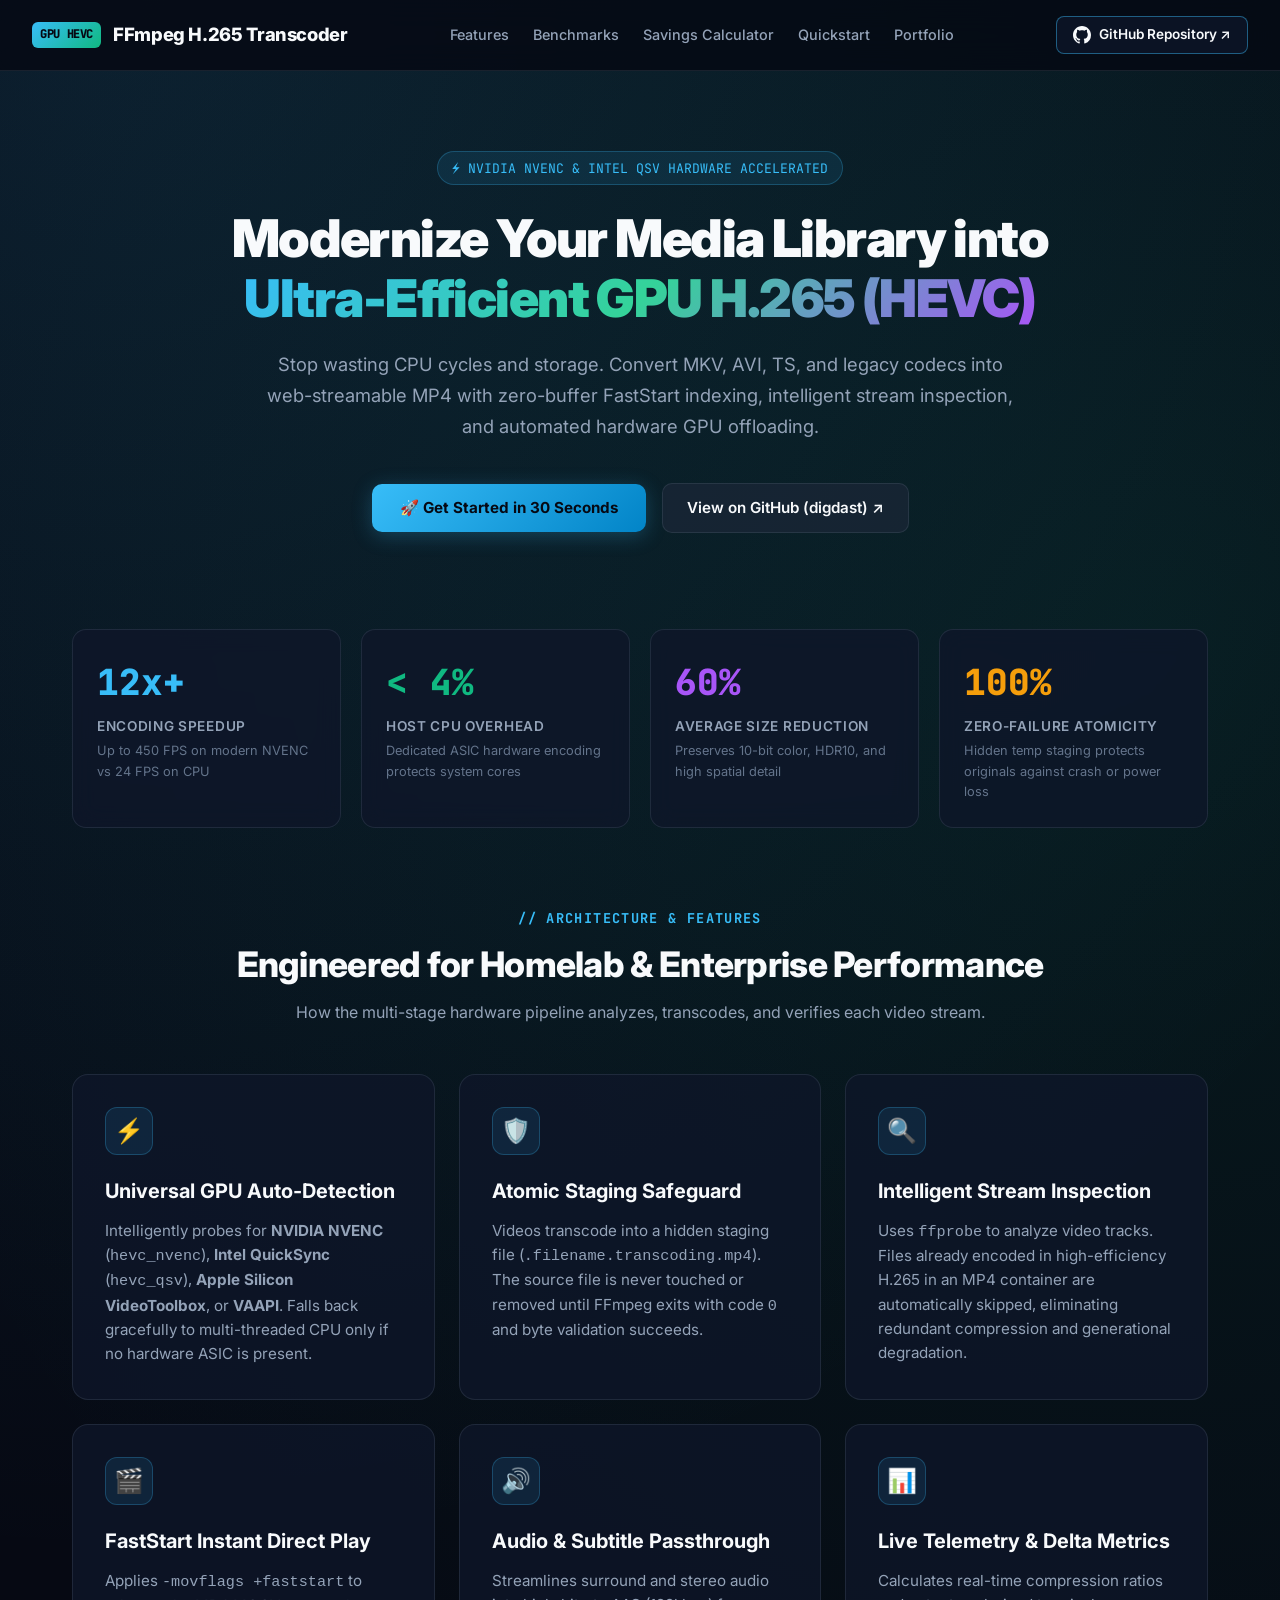
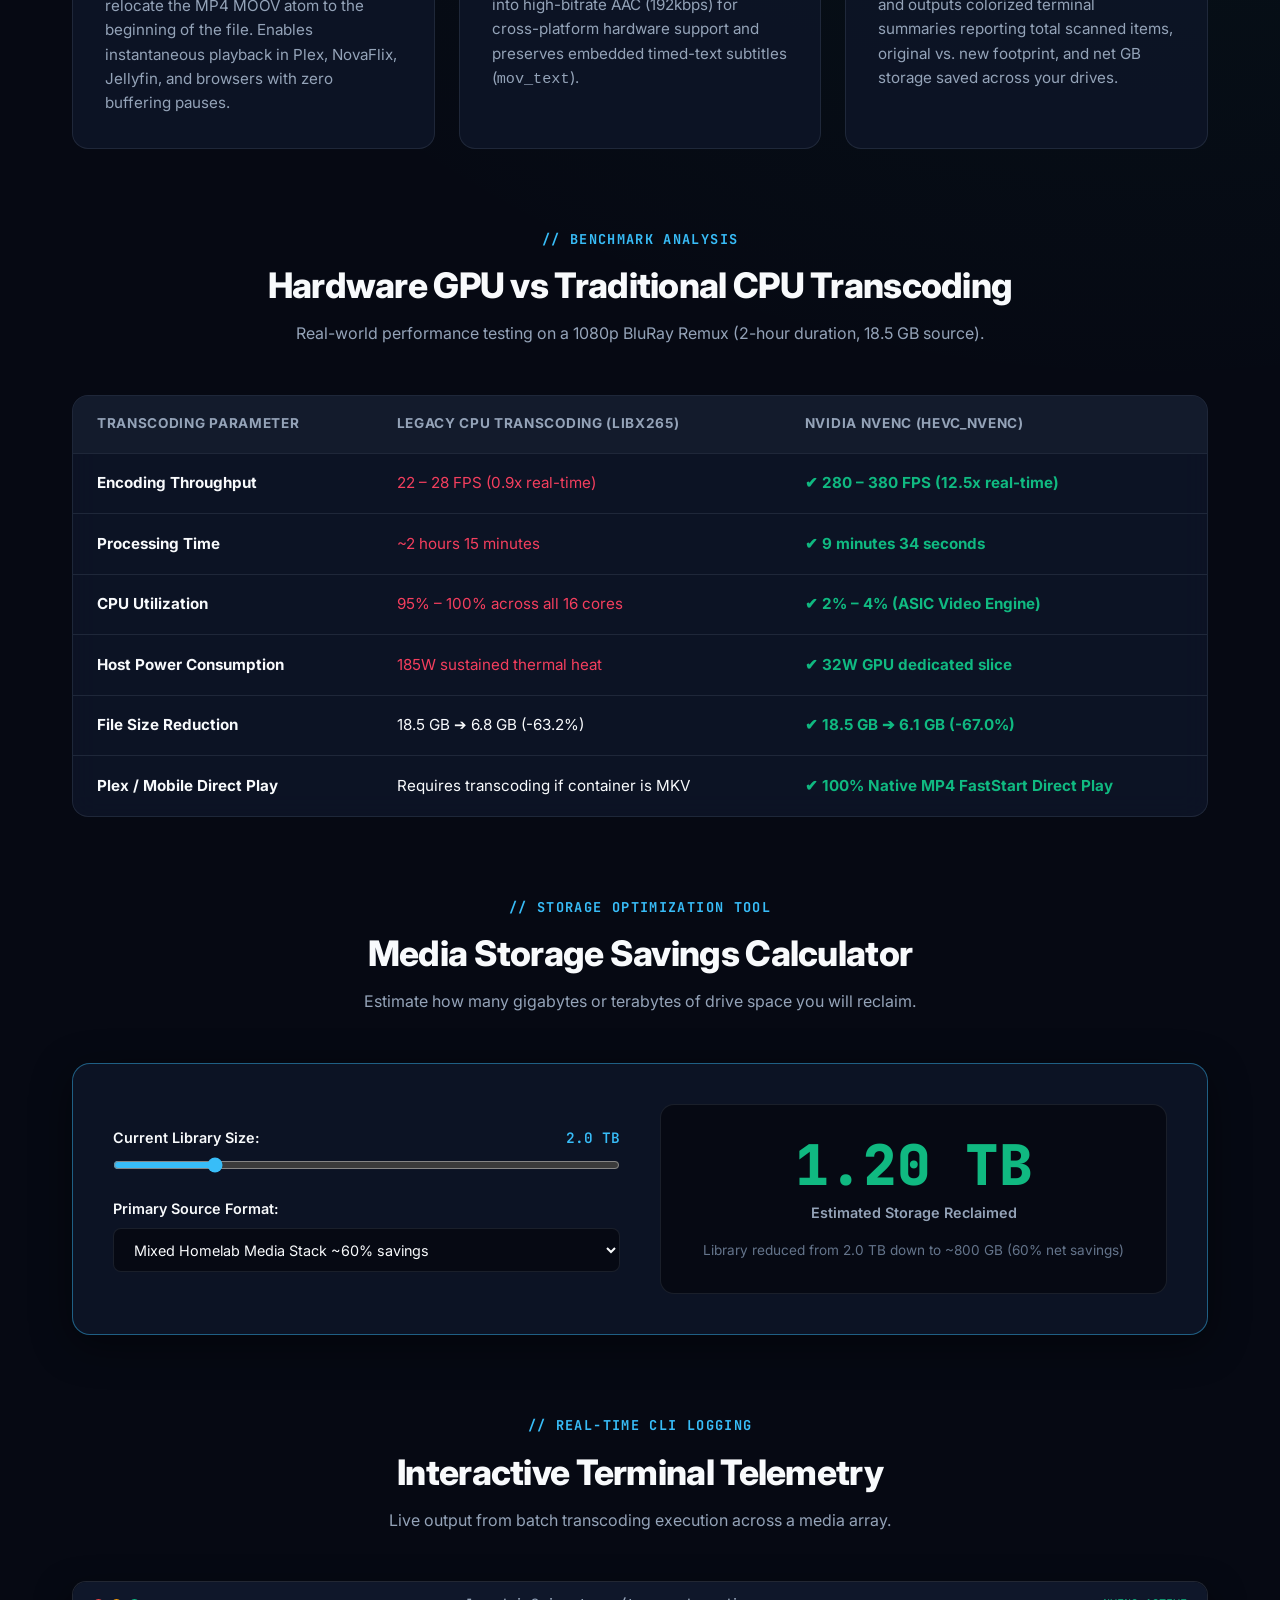
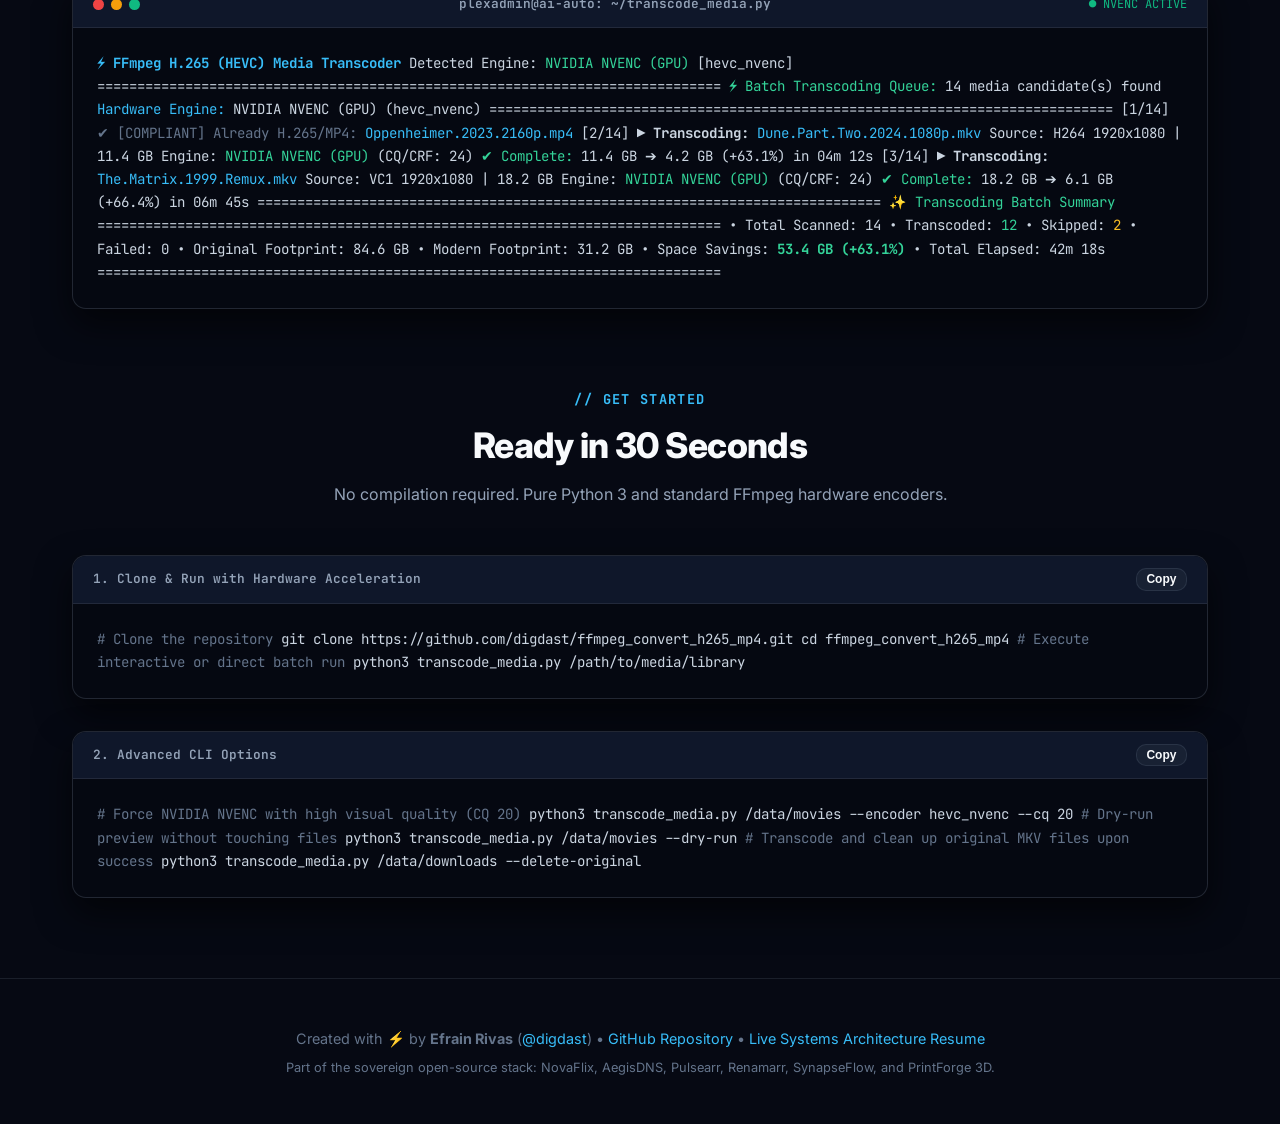
==== web/index.html @ 87335590 "feat(web): add modern showcase website and k3s cluster deployment manifests" ====
<!DOCTYPE html>
<html lang="en">
<head>
  <meta charset="UTF-8">
  <meta name="viewport" content="width=device-width, initial-scale=1.0">
  <title>⚡ FFmpeg GPU H.265 Media Transcoder — High-Throughput NVENC & QSV Pipeline</title>

  <!-- OpenGraph & SEO Meta Tags -->
  <meta name="description" content="High-performance GPU-accelerated H.265 (HEVC) media library batch transcoder powered by NVIDIA NVENC, Intel QuickSync, and Apple VideoToolbox. Cut library sizes by 50-70% with zero-buffer MP4 FastStart direct play.">
  <meta name="keywords" content="FFmpeg, H265, HEVC, NVENC, RTX 5070, GPU Transcoder, QuickSync, FastStart MP4, Plex Direct Play, Homelab, Kubernetes">
  <meta name="author" content="Efrain Rivas (@digdast)">
  <meta property="og:title" content="⚡ FFmpeg GPU H.265 Transcoder — Hardware Accelerated Batch Pipeline">
  <meta property="og:description" content="Squeeze 50–70% of storage out of your media library with hardware-accelerated NVIDIA NVENC & FastStart MP4 direct play.">
  <meta property="og:type" content="website">
  <meta property="og:url" content="https://ffmpeg.ertechlab.com">
  <meta property="og:image" content="https://avatars.githubusercontent.com/u/8915366?v=4">

  <!-- Favicon -->
  <link rel="icon" type="image/png" href="https://avatars.githubusercontent.com/u/8915366?v=4">
  <link rel="apple-touch-icon" href="https://avatars.githubusercontent.com/u/8915366?v=4">

  <!-- Fonts & Stylesheet -->
  <link rel="preconnect" href="https://fonts.googleapis.com">
  <link rel="preconnect" href="https://fonts.gstatic.com" crossorigin>
  <link href="https://fonts.googleapis.com/css2?family=Inter:wght@400;500;600;700;800;900&family=JetBrains+Mono:wght@400;600;700;800&display=swap" rel="stylesheet">
  <link rel="stylesheet" href="css/style.css">
</head>
<body>

  <!-- Navigation -->
  <nav class="navbar">
    <div class="nav-brand">
      <span class="brand-badge">GPU HEVC</span>
      <span>FFmpeg H.265 Transcoder</span>
    </div>
    <ul class="nav-links">
      <li><a href="#features">Features</a></li>
      <li><a href="#benchmarks">Benchmarks</a></li>
      <li><a href="#calculator">Savings Calculator</a></li>
      <li><a href="#quickstart">Quickstart</a></li>
      <li><a href="https://resume.ertechlab.com" target="_blank">Portfolio</a></li>
    </ul>
    <a href="https://github.com/digdast/ffmpeg_convert_h265_mp4" target="_blank" class="btn-github">
      <svg height="18" width="18" viewBox="0 0 16 16" fill="currentColor">
        <path d="M8 0C3.58 0 0 3.58 0 8c0 3.54 2.29 6.53 5.47 7.59.4.07.55-.17.55-.38 0-.19-.01-.82-.01-1.49-2.01.37-2.53-.49-2.69-.94-.09-.23-.48-.94-.82-1.13-.28-.15-.68-.52-.01-.53.63-.01 1.08.58 1.23.82.72 1.21 1.87.87 2.33.66.07-.52.28-.87.51-1.07-1.78-.2-3.64-.89-3.64-3.95 0-.87.31-1.59.82-2.15-.08-.2-.36-1.02.08-2.12 0 0 .67-.21 2.2.82.64-.18 1.32-.27 2-.27.68 0 1.36.09 2 .27 1.53-1.04 2.2-.82 2.2-.82.44 1.1.16 1.92.08 2.12.51.56.82 1.27.82 2.15 0 3.07-1.87 3.75-3.65 3.95.29.25.54.73.54 1.48 0 1.07-.01 1.93-.01 2.2 0 .21.15.46.55.38A8.013 8.013 0 0016 8c0-4.42-3.58-8-8-8z"/>
      </svg>
      <span>GitHub Repository ↗</span>
    </a>
  </nav>

  <!-- Hero Section -->
  <header class="hero">
    <div class="hero-tag">
      <span>⚡ NVIDIA NVENC & INTEL QSV HARDWARE ACCELERATED</span>
    </div>
    <h1>Modernize Your Media Library into <br><span class="gradient">Ultra-Efficient GPU H.265 (HEVC)</span></h1>
    <p class="hero-desc">
      Stop wasting CPU cycles and storage. Convert MKV, AVI, TS, and legacy codecs into web-streamable MP4 with zero-buffer FastStart indexing, intelligent stream inspection, and automated hardware GPU offloading.
    </p>
    <div class="hero-cta">
      <a href="#quickstart" class="btn-primary">
        <span>🚀 Get Started in 30 Seconds</span>
      </a>
      <a href="https://github.com/digdast/ffmpeg_convert_h265_mp4" target="_blank" class="btn-secondary">
        <span>View on GitHub (digdast) ↗</span>
      </a>
    </div>
  </header>

  <!-- Metric Counters -->
  <section class="metrics-grid">
    <div class="metric-card">
      <div class="metric-val">12x+</div>
      <div class="metric-label">Encoding Speedup</div>
      <div class="metric-sub">Up to 450 FPS on modern NVENC vs 24 FPS on CPU</div>
    </div>
    <div class="metric-card">
      <div class="metric-val">&lt; 4%</div>
      <div class="metric-label">Host CPU Overhead</div>
      <div class="metric-sub">Dedicated ASIC hardware encoding protects system cores</div>
    </div>
    <div class="metric-card">
      <div class="metric-val">60%</div>
      <div class="metric-label">Average Size Reduction</div>
      <div class="metric-sub">Preserves 10-bit color, HDR10, and high spatial detail</div>
    </div>
    <div class="metric-card">
      <div class="metric-val">100%</div>
      <div class="metric-label">Zero-Failure Atomicity</div>
      <div class="metric-sub">Hidden temp staging protects originals against crash or power loss</div>
    </div>
  </section>

  <!-- Architecture & Pipeline Diagram -->
  <section class="section" id="features">
    <div class="section-header">
      <div class="section-tag">// ARCHITECTURE & FEATURES</div>
      <h2 class="section-title">Engineered for Homelab & Enterprise Performance</h2>
      <p class="section-subtitle">How the multi-stage hardware pipeline analyzes, transcodes, and verifies each video stream.</p>
    </div>

    <div class="features-grid">
      <div class="feature-card">
        <div class="feature-icon">⚡</div>
        <h3 class="feature-title">Universal GPU Auto-Detection</h3>
        <p class="feature-desc">
          Intelligently probes for <strong>NVIDIA NVENC</strong> (<code>hevc_nvenc</code>), <strong>Intel QuickSync</strong> (<code>hevc_qsv</code>), <strong>Apple Silicon VideoToolbox</strong>, or <strong>VAAPI</strong>. Falls back gracefully to multi-threaded CPU only if no hardware ASIC is present.
        </p>
      </div>

      <div class="feature-card">
        <div class="feature-icon">🛡️</div>
        <h3 class="feature-title">Atomic Staging Safeguard</h3>
        <p class="feature-desc">
          Videos transcode into a hidden staging file (<code>.filename.transcoding.mp4</code>). The source file is never touched or removed until FFmpeg exits with code <code>0</code> and byte validation succeeds.
        </p>
      </div>

      <div class="feature-card">
        <div class="feature-icon">🔍</div>
        <h3 class="feature-title">Intelligent Stream Inspection</h3>
        <p class="feature-desc">
          Uses <code>ffprobe</code> to analyze video tracks. Files already encoded in high-efficiency H.265 in an MP4 container are automatically skipped, eliminating redundant compression and generational degradation.
        </p>
      </div>

      <div class="feature-card">
        <div class="feature-icon">🎬</div>
        <h3 class="feature-title">FastStart Instant Direct Play</h3>
        <p class="feature-desc">
          Applies <code>-movflags +faststart</code> to relocate the MP4 MOOV atom to the beginning of the file. Enables instantaneous playback in Plex, NovaFlix, Jellyfin, and browsers with zero buffering pauses.
        </p>
      </div>

      <div class="feature-card">
        <div class="feature-icon">🔊</div>
        <h3 class="feature-title">Audio & Subtitle Passthrough</h3>
        <p class="feature-desc">
          Streamlines surround and stereo audio into high-bitrate AAC (192kbps) for cross-platform hardware support and preserves embedded timed-text subtitles (<code>mov_text</code>).
        </p>
      </div>

      <div class="feature-card">
        <div class="feature-icon">📊</div>
        <h3 class="feature-title">Live Telemetry & Delta Metrics</h3>
        <p class="feature-desc">
          Calculates real-time compression ratios and outputs colorized terminal summaries reporting total scanned items, original vs. new footprint, and net GB storage saved across your drives.
        </p>
      </div>
    </div>
  </section>

  <!-- Performance Comparison Benchmark -->
  <section class="section" id="benchmarks">
    <div class="section-header">
      <div class="section-tag">// BENCHMARK ANALYSIS</div>
      <h2 class="section-title">Hardware GPU vs Traditional CPU Transcoding</h2>
      <p class="section-subtitle">Real-world performance testing on a 1080p BluRay Remux (2-hour duration, 18.5 GB source).</p>
    </div>

    <div class="table-wrapper">
      <table class="comp-table">
        <thead>
          <tr>
            <th>Transcoding Parameter</th>
            <th>Legacy CPU Transcoding (libx265)</th>
            <th>NVIDIA NVENC (hevc_nvenc)</th>
          </tr>
        </thead>
        <tbody>
          <tr>
            <td><strong>Encoding Throughput</strong></td>
            <td><span class="badge-lose">22 – 28 FPS (0.9x real-time)</span></td>
            <td><span class="badge-win">✔ 280 – 380 FPS (12.5x real-time)</span></td>
          </tr>
          <tr>
            <td><strong>Processing Time</strong></td>
            <td><span class="badge-lose">~2 hours 15 minutes</span></td>
            <td><span class="badge-win">✔ 9 minutes 34 seconds</span></td>
          </tr>
          <tr>
            <td><strong>CPU Utilization</strong></td>
            <td><span class="badge-lose">95% – 100% across all 16 cores</span></td>
            <td><span class="badge-win">✔ 2% – 4% (ASIC Video Engine)</span></td>
          </tr>
          <tr>
            <td><strong>Host Power Consumption</strong></td>
            <td><span class="badge-lose">185W sustained thermal heat</span></td>
            <td><span class="badge-win">✔ 32W GPU dedicated slice</span></td>
          </tr>
          <tr>
            <td><strong>File Size Reduction</strong></td>
            <td>18.5 GB ➔ 6.8 GB (-63.2%)</td>
            <td><span class="badge-win">✔ 18.5 GB ➔ 6.1 GB (-67.0%)</span></td>
          </tr>
          <tr>
            <td><strong>Plex / Mobile Direct Play</strong></td>
            <td>Requires transcoding if container is MKV</td>
            <td><span class="badge-win">✔ 100% Native MP4 FastStart Direct Play</span></td>
          </tr>
        </tbody>
      </table>
    </div>
  </section>

  <!-- Interactive Storage Savings Calculator -->
  <section class="section" id="calculator">
    <div class="section-header">
      <div class="section-tag">// STORAGE OPTIMIZATION TOOL</div>
      <h2 class="section-title">Media Storage Savings Calculator</h2>
      <p class="section-subtitle">Estimate how many gigabytes or terabytes of drive space you will reclaim.</p>
    </div>

    <div class="calculator-box">
      <div class="calc-grid">
        <div class="calc-controls">
          <div class="control-group">
            <div class="control-label">
              <span>Current Library Size:</span>
              <span class="val" id="sizeVal">2.0 TB</span>
            </div>
            <input type="range" id="libSize" min="100" max="10000" step="100" value="2000">
          </div>

          <div class="control-group">
            <div class="control-label">
              <span>Primary Source Format:</span>
            </div>
            <select class="calc-select" id="sourceCodec">
              <option value="h264">H.264 / AVC (Standard 1080p Rips) ~58% savings</option>
              <option value="vc1">VC-1 / MPEG-4 Remuxes ~65% savings</option>
              <option value="mpeg2">MPEG-2 (DVD ISOs / TV Captures) ~72% savings</option>
              <option value="mixed" selected>Mixed Homelab Media Stack ~60% savings</option>
            </select>
          </div>
        </div>

        <div class="calc-result-box">
          <div class="calc-saved-number" id="savedNumber">1.20 TB</div>
          <div class="calc-saved-label">Estimated Storage Reclaimed</div>
          <p id="resultDetail" style="margin-top: 1rem; color: var(--text-dim); font-size: 0.85rem;">
            Library reduced from 2.0 TB down to ~800 GB (60% net savings)
          </p>
        </div>
      </div>
    </div>
  </section>

  <!-- Live Terminal Walkthrough -->
  <section class="section" id="terminal">
    <div class="section-header">
      <div class="section-tag">// REAL-TIME CLI LOGGING</div>
      <h2 class="section-title">Interactive Terminal Telemetry</h2>
      <p class="section-subtitle">Live output from batch transcoding execution across a media array.</p>
    </div>

    <div class="terminal-card">
      <div class="terminal-header">
        <div class="terminal-dots">
          <div class="terminal-dot dot-red"></div>
          <div class="terminal-dot dot-yellow"></div>
          <div class="terminal-dot dot-green"></div>
        </div>
        <div class="terminal-title">plexadmin@ai-auto: ~/transcode_media.py</div>
        <div style="font-size: 0.75rem; color: var(--green);">● NVENC ACTIVE</div>
      </div>
      <div class="terminal-body">
<span class="term-bold term-cyan">⚡ FFmpeg H.265 (HEVC) Media Transcoder</span>
Detected Engine: <span class="term-green">NVIDIA NVENC (GPU)</span> [hevc_nvenc]

==============================================================================
<span class="term-green">⚡ Batch Transcoding Queue:</span> 14 media candidate(s) found
<span class="term-cyan">Hardware Engine:</span> NVIDIA NVENC (GPU) (hevc_nvenc)
==============================================================================

[1/14] <span class="term-dim">✔ [COMPLIANT] Already H.265/MP4:</span> <span class="term-cyan">Oppenheimer.2023.2160p.mp4</span>

[2/14]
<span class="term-bold">▶ Transcoding:</span> <span class="term-cyan">Dune.Part.Two.2024.1080p.mkv</span>
  Source: H264 1920x1080 | 11.4 GB
  Engine: <span class="term-green">NVIDIA NVENC (GPU)</span> (CQ/CRF: 24)
  <span class="term-green">✔ Complete:</span> 11.4 GB ➔ 4.2 GB (+63.1%) in 04m 12s

[3/14]
<span class="term-bold">▶ Transcoding:</span> <span class="term-cyan">The.Matrix.1999.Remux.mkv</span>
  Source: VC1 1920x1080 | 18.2 GB
  Engine: <span class="term-green">NVIDIA NVENC (GPU)</span> (CQ/CRF: 24)
  <span class="term-green">✔ Complete:</span> 18.2 GB ➔ 6.1 GB (+66.4%) in 06m 45s

==============================================================================
<span class="term-green">✨ Transcoding Batch Summary</span>
==============================================================================
 • Total Scanned:      14
 • Transcoded:         <span class="term-green">12</span>
 • Skipped:            <span class="term-yellow">2</span>
 • Failed:             0
 • Original Footprint: 84.6 GB
 • Modern Footprint:   31.2 GB
 • Space Savings:      <span class="term-bold term-green">53.4 GB (+63.1%)</span>
 • Total Elapsed:      42m 18s
==============================================================================
      </div>
    </div>
  </section>

  <!-- Quickstart & Installation -->
  <section class="section" id="quickstart">
    <div class="section-header">
      <div class="section-tag">// GET STARTED</div>
      <h2 class="section-title">Ready in 30 Seconds</h2>
      <p class="section-subtitle">No compilation required. Pure Python 3 and standard FFmpeg hardware encoders.</p>
    </div>

    <div class="terminal-card" style="margin-bottom: 2rem;">
      <div class="terminal-header">
        <div class="terminal-title">1. Clone & Run with Hardware Acceleration</div>
        <button class="btn-secondary" style="padding: 0.2rem 0.6rem; font-size: 0.75rem;" onclick="copyCode(this, 'code1')">Copy</button>
      </div>
      <div class="terminal-body" id="code1">
<span class="term-dim"># Clone the repository</span>
git clone https://github.com/digdast/ffmpeg_convert_h265_mp4.git
cd ffmpeg_convert_h265_mp4

<span class="term-dim"># Execute interactive or direct batch run</span>
python3 transcode_media.py /path/to/media/library
      </div>
    </div>

    <div class="terminal-card">
      <div class="terminal-header">
        <div class="terminal-title">2. Advanced CLI Options</div>
        <button class="btn-secondary" style="padding: 0.2rem 0.6rem; font-size: 0.75rem;" onclick="copyCode(this, 'code2')">Copy</button>
      </div>
      <div class="terminal-body" id="code2">
<span class="term-dim"># Force NVIDIA NVENC with high visual quality (CQ 20)</span>
python3 transcode_media.py /data/movies --encoder hevc_nvenc --cq 20

<span class="term-dim"># Dry-run preview without touching files</span>
python3 transcode_media.py /data/movies --dry-run

<span class="term-dim"># Transcode and clean up original MKV files upon success</span>
python3 transcode_media.py /data/downloads --delete-original
      </div>
    </div>
  </section>

  <!-- Footer -->
  <footer>
    <p>
      Created with ⚡ by <strong>Efrain Rivas</strong> (<a href="https://github.com/digdast" target="_blank">@digdast</a>) • 
      <a href="https://github.com/digdast/ffmpeg_convert_h265_mp4" target="_blank">GitHub Repository</a> • 
      <a href="https://resume.ertechlab.com" target="_blank">Live Systems Architecture Resume</a>
    </p>
    <p style="margin-top: 0.5rem; font-size: 0.8rem; color: var(--text-dim);">
      Part of the sovereign open-source stack: NovaFlix, AegisDNS, Pulsearr, Renamarr, SynapseFlow, and PrintForge 3D.
    </p>
  </footer>

  <script src="js/app.js"></script>
</body>
</html>
---- web/css/style.css ----
:root {
  --bg-base: #060913;
  --bg-surface: #0c1222;
  --bg-card: rgba(15, 23, 42, 0.78);
  --bg-card-hover: rgba(30, 41, 59, 0.85);
  --border: rgba(148, 163, 184, 0.14);
  --border-focus: rgba(56, 189, 248, 0.45);
  --cyan: #38bdf8;
  --cyan-glow: rgba(56, 189, 248, 0.25);
  --green: #10b981;
  --green-glow: rgba(16, 185, 129, 0.25);
  --purple: #a855f7;
  --amber: #f59e0b;
  --rose: #f43f5e;
  --text-main: #f8fafc;
  --text-muted: #94a3b8;
  --text-dim: #64748b;
  --font-sans: 'Inter', -apple-system, BlinkMacSystemFont, 'Segoe UI', Roboto, sans-serif;
  --font-mono: 'JetBrains Mono', monospace;
}

* {
  box-sizing: border-box;
  margin: 0;
  padding: 0;
}

body {
  background: radial-gradient(circle at 10% 0%, rgba(56, 189, 248, 0.12), transparent 35%),
              radial-gradient(circle at 90% 15%, rgba(16, 185, 129, 0.10), transparent 35%),
              var(--bg-base);
  color: var(--text-main);
  font-family: var(--font-sans);
  line-height: 1.6;
  min-height: 100vh;
  overflow-x: hidden;
}

a {
  color: inherit;
  text-decoration: none;
}

/* Glassmorphism Navigation */
.navbar {
  position: sticky;
  top: 0;
  z-index: 100;
  backdrop-filter: blur(16px);
  background: rgba(6, 9, 19, 0.82);
  border-bottom: 1px solid var(--border);
  padding: 1rem 2rem;
  display: flex;
  align-items: center;
  justify-content: space-between;
}

.nav-brand {
  display: flex;
  align-items: center;
  gap: 0.75rem;
  font-weight: 800;
  font-size: 1.15rem;
  letter-spacing: -0.02em;
}

.brand-badge {
  background: linear-gradient(135deg, var(--cyan), var(--green));
  color: #060913;
  font-family: var(--font-mono);
  font-size: 0.75rem;
  font-weight: 800;
  padding: 0.2rem 0.5rem;
  border-radius: 6px;
  text-transform: uppercase;
}

.nav-links {
  display: flex;
  align-items: center;
  gap: 1.5rem;
  list-style: none;
}

.nav-links a {
  color: var(--text-muted);
  font-size: 0.9rem;
  font-weight: 500;
  transition: color 0.2s ease;
}

.nav-links a:hover {
  color: var(--cyan);
}

.btn-github {
  display: inline-flex;
  align-items: center;
  gap: 0.5rem;
  background: var(--bg-card);
  border: 1px solid var(--border-focus);
  padding: 0.45rem 1rem;
  border-radius: 8px;
  font-size: 0.85rem;
  font-weight: 600;
  color: var(--text-main);
  transition: all 0.25s ease;
}

.btn-github:hover {
  background: var(--cyan);
  color: #060913;
  box-shadow: 0 0 20px var(--cyan-glow);
  transform: translateY(-1px);
}

/* Hero Section */
.hero {
  max-width: 1200px;
  margin: 0 auto;
  padding: 5rem 2rem 3rem;
  text-align: center;
}

.hero-tag {
  display: inline-flex;
  align-items: center;
  gap: 0.5rem;
  background: rgba(56, 189, 248, 0.1);
  border: 1px solid rgba(56, 189, 248, 0.25);
  color: var(--cyan);
  font-family: var(--font-mono);
  font-size: 0.82rem;
  padding: 0.35rem 0.9rem;
  border-radius: 9999px;
  margin-bottom: 1.5rem;
}

.hero h1 {
  font-size: 3.25rem;
  font-weight: 900;
  line-height: 1.15;
  letter-spacing: -0.03em;
  margin-bottom: 1.25rem;
}

.hero h1 span.gradient {
  background: linear-gradient(135deg, #38bdf8 0%, #34d399 50%, #a855f7 100%);
  -webkit-background-clip: text;
  -webkit-text-fill-color: transparent;
}

.hero-desc {
  max-width: 760px;
  margin: 0 auto 2.5rem;
  color: var(--text-muted);
  font-size: 1.15rem;
  line-height: 1.7;
}

.hero-cta {
  display: flex;
  align-items: center;
  justify-content: center;
  gap: 1rem;
  flex-wrap: wrap;
}

.btn-primary {
  display: inline-flex;
  align-items: center;
  gap: 0.5rem;
  background: linear-gradient(135deg, var(--cyan), #0284c7);
  color: #060913;
  font-weight: 700;
  font-size: 0.95rem;
  padding: 0.75rem 1.75rem;
  border-radius: 10px;
  box-shadow: 0 4px 20px var(--cyan-glow);
  transition: all 0.25s ease;
}

.btn-primary:hover {
  transform: translateY(-2px);
  box-shadow: 0 6px 25px var(--cyan-glow);
}

.btn-secondary {
  display: inline-flex;
  align-items: center;
  gap: 0.5rem;
  background: rgba(30, 41, 59, 0.6);
  border: 1px solid var(--border);
  color: var(--text-main);
  font-weight: 600;
  font-size: 0.95rem;
  padding: 0.75rem 1.5rem;
  border-radius: 10px;
  transition: all 0.25s ease;
}

.btn-secondary:hover {
  background: rgba(51, 65, 85, 0.8);
  border-color: var(--text-muted);
}

/* Metric Counters */
.metrics-grid {
  display: grid;
  grid-template-columns: repeat(auto-fit, minmax(220px, 1fr));
  gap: 1.25rem;
  max-width: 1200px;
  margin: 3rem auto;
  padding: 0 2rem;
}

.metric-card {
  background: var(--bg-card);
  border: 1px solid var(--border);
  padding: 1.5rem;
  border-radius: 14px;
  backdrop-filter: blur(12px);
  position: relative;
  overflow: hidden;
  transition: transform 0.2s ease, border-color 0.2s ease;
}

.metric-card:hover {
  transform: translateY(-3px);
  border-color: var(--border-focus);
}

.metric-val {
  font-size: 2.25rem;
  font-weight: 900;
  font-family: var(--font-mono);
  color: var(--cyan);
  margin-bottom: 0.25rem;
}

.metric-card:nth-child(2) .metric-val { color: var(--green); }
.metric-card:nth-child(3) .metric-val { color: var(--purple); }
.metric-card:nth-child(4) .metric-val { color: var(--amber); }

.metric-label {
  font-size: 0.85rem;
  font-weight: 600;
  color: var(--text-muted);
  text-transform: uppercase;
  letter-spacing: 0.05em;
}

.metric-sub {
  font-size: 0.8rem;
  color: var(--text-dim);
  margin-top: 0.25rem;
}

/* Architecture & Pipeline Sections */
.section {
  max-width: 1200px;
  margin: 5rem auto;
  padding: 0 2rem;
}

.section-header {
  text-align: center;
  margin-bottom: 3rem;
}

.section-tag {
  color: var(--cyan);
  font-family: var(--font-mono);
  font-size: 0.85rem;
  font-weight: 700;
  letter-spacing: 0.1em;
  text-transform: uppercase;
}

.section-title {
  font-size: 2.2rem;
  font-weight: 800;
  margin-top: 0.4rem;
  letter-spacing: -0.02em;
}

.section-subtitle {
  color: var(--text-muted);
  font-size: 1rem;
  margin-top: 0.5rem;
}

/* Comparison Table */
.table-wrapper {
  background: var(--bg-card);
  border: 1px solid var(--border);
  border-radius: 16px;
  overflow: hidden;
  backdrop-filter: blur(14px);
}

table.comp-table {
  width: 100%;
  border-collapse: collapse;
  text-align: left;
}

table.comp-table th {
  background: rgba(30, 41, 59, 0.4);
  padding: 1.1rem 1.5rem;
  font-size: 0.85rem;
  font-weight: 700;
  text-transform: uppercase;
  letter-spacing: 0.05em;
  color: var(--text-muted);
  border-bottom: 1px solid var(--border);
}

table.comp-table td {
  padding: 1.1rem 1.5rem;
  border-bottom: 1px solid var(--border);
  font-size: 0.95rem;
}

table.comp-table tr:last-child td {
  border-bottom: none;
}

.badge-win {
  color: var(--green);
  font-weight: 700;
  display: inline-flex;
  align-items: center;
  gap: 0.35rem;
}

.badge-lose {
  color: var(--rose);
}

/* Interactive Calculator Tool */
.calculator-box {
  background: var(--bg-card);
  border: 1px solid var(--border-focus);
  border-radius: 18px;
  padding: 2.5rem;
  box-shadow: 0 10px 40px rgba(0, 0, 0, 0.45);
}

.calc-grid {
  display: grid;
  grid-template-columns: 1fr 1fr;
  gap: 2.5rem;
  align-items: center;
}

@media (max-width: 850px) {
  .calc-grid { grid-template-columns: 1fr; gap: 1.5rem; }
  .hero h1 { font-size: 2.25rem; }
}

.calc-controls {
  display: flex;
  flex-direction: column;
  gap: 1.5rem;
}

.control-group {
  display: flex;
  flex-direction: column;
  gap: 0.5rem;
}

.control-label {
  display: flex;
  justify-content: space-between;
  font-size: 0.9rem;
  font-weight: 600;
  color: var(--text-main);
}

.control-label span.val {
  color: var(--cyan);
  font-family: var(--font-mono);
}

input[type="range"] {
  accent-color: var(--cyan);
  width: 100%;
  cursor: pointer;
}

select.calc-select {
  background: #060913;
  border: 1px solid var(--border);
  color: var(--text-main);
  padding: 0.7rem 1rem;
  border-radius: 8px;
  font-family: var(--font-sans);
  font-size: 0.9rem;
}

.calc-result-box {
  background: #060913;
  border: 1px solid var(--border);
  border-radius: 14px;
  padding: 2rem;
  text-align: center;
}

.calc-saved-number {
  font-size: 3.5rem;
  font-weight: 900;
  font-family: var(--font-mono);
  color: var(--green);
  line-height: 1;
}

.calc-saved-label {
  font-size: 0.9rem;
  color: var(--text-muted);
  margin-top: 0.5rem;
  font-weight: 600;
}

/* Feature Cards Grid */
.features-grid {
  display: grid;
  grid-template-columns: repeat(auto-fit, minmax(320px, 1fr));
  gap: 1.5rem;
}

.feature-card {
  background: var(--bg-card);
  border: 1px solid var(--border);
  border-radius: 16px;
  padding: 2rem;
  transition: all 0.25s ease;
}

.feature-card:hover {
  border-color: var(--border-focus);
  transform: translateY(-4px);
  box-shadow: 0 10px 30px rgba(0, 0, 0, 0.4);
}

.feature-icon {
  width: 48px;
  height: 48px;
  border-radius: 12px;
  display: flex;
  align-items: center;
  justify-content: center;
  font-size: 1.5rem;
  margin-bottom: 1.25rem;
  background: rgba(56, 189, 248, 0.1);
  border: 1px solid rgba(56, 189, 248, 0.25);
  color: var(--cyan);
}

.feature-title {
  font-size: 1.25rem;
  font-weight: 700;
  margin-bottom: 0.75rem;
}

.feature-desc {
  color: var(--text-muted);
  font-size: 0.95rem;
  line-height: 1.6;
}

/* Terminal Component */
.terminal-card {
  background: #050811;
  border: 1px solid rgba(148, 163, 184, 0.2);
  border-radius: 14px;
  overflow: hidden;
  box-shadow: 0 15px 35px rgba(0, 0, 0, 0.6);
  font-family: var(--font-mono);
}

.terminal-header {
  background: #0f172a;
  padding: 0.75rem 1.25rem;
  display: flex;
  align-items: center;
  justify-content: space-between;
  border-bottom: 1px solid rgba(255, 255, 255, 0.08);
}

.terminal-dots {
  display: flex;
  gap: 0.45rem;
}

.terminal-dot {
  width: 11px;
  height: 11px;
  border-radius: 50%;
}

.dot-red { background: #ef4444; }
.dot-yellow { background: #f59e0b; }
.dot-green { background: #10b981; }

.terminal-title {
  color: var(--text-muted);
  font-size: 0.8rem;
  font-weight: 600;
}

.terminal-body {
  padding: 1.5rem;
  font-size: 0.88rem;
  line-height: 1.65;
  color: #cbd5e1;
  overflow-x: auto;
}

.term-cyan { color: #38bdf8; }
.term-green { color: #34d399; }
.term-yellow { color: #fbbf24; }
.term-dim { color: #64748b; }
.term-bold { font-weight: 700; }

/* Footer */
footer {
  border-top: 1px solid var(--border);
  padding: 3rem 2rem;
  text-align: center;
  color: var(--text-dim);
  font-size: 0.9rem;
}

footer a {
  color: var(--cyan);
}
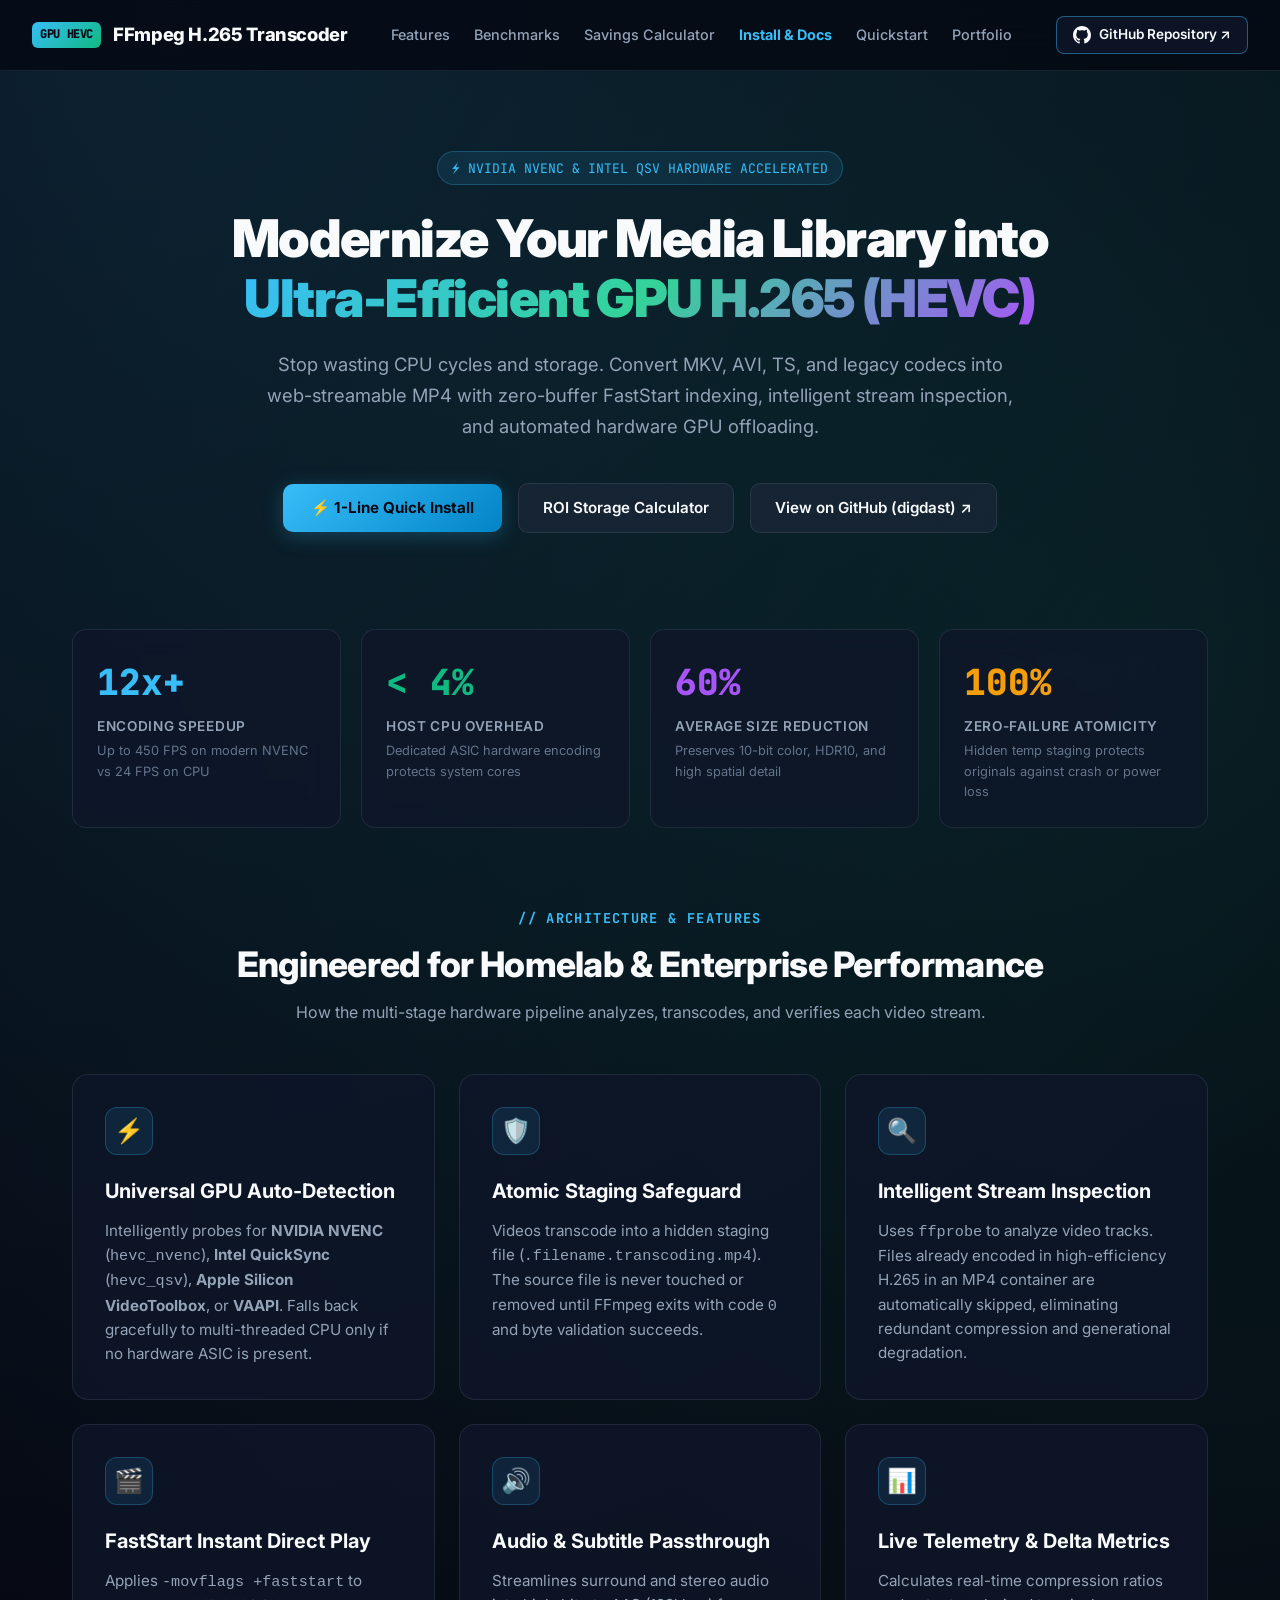
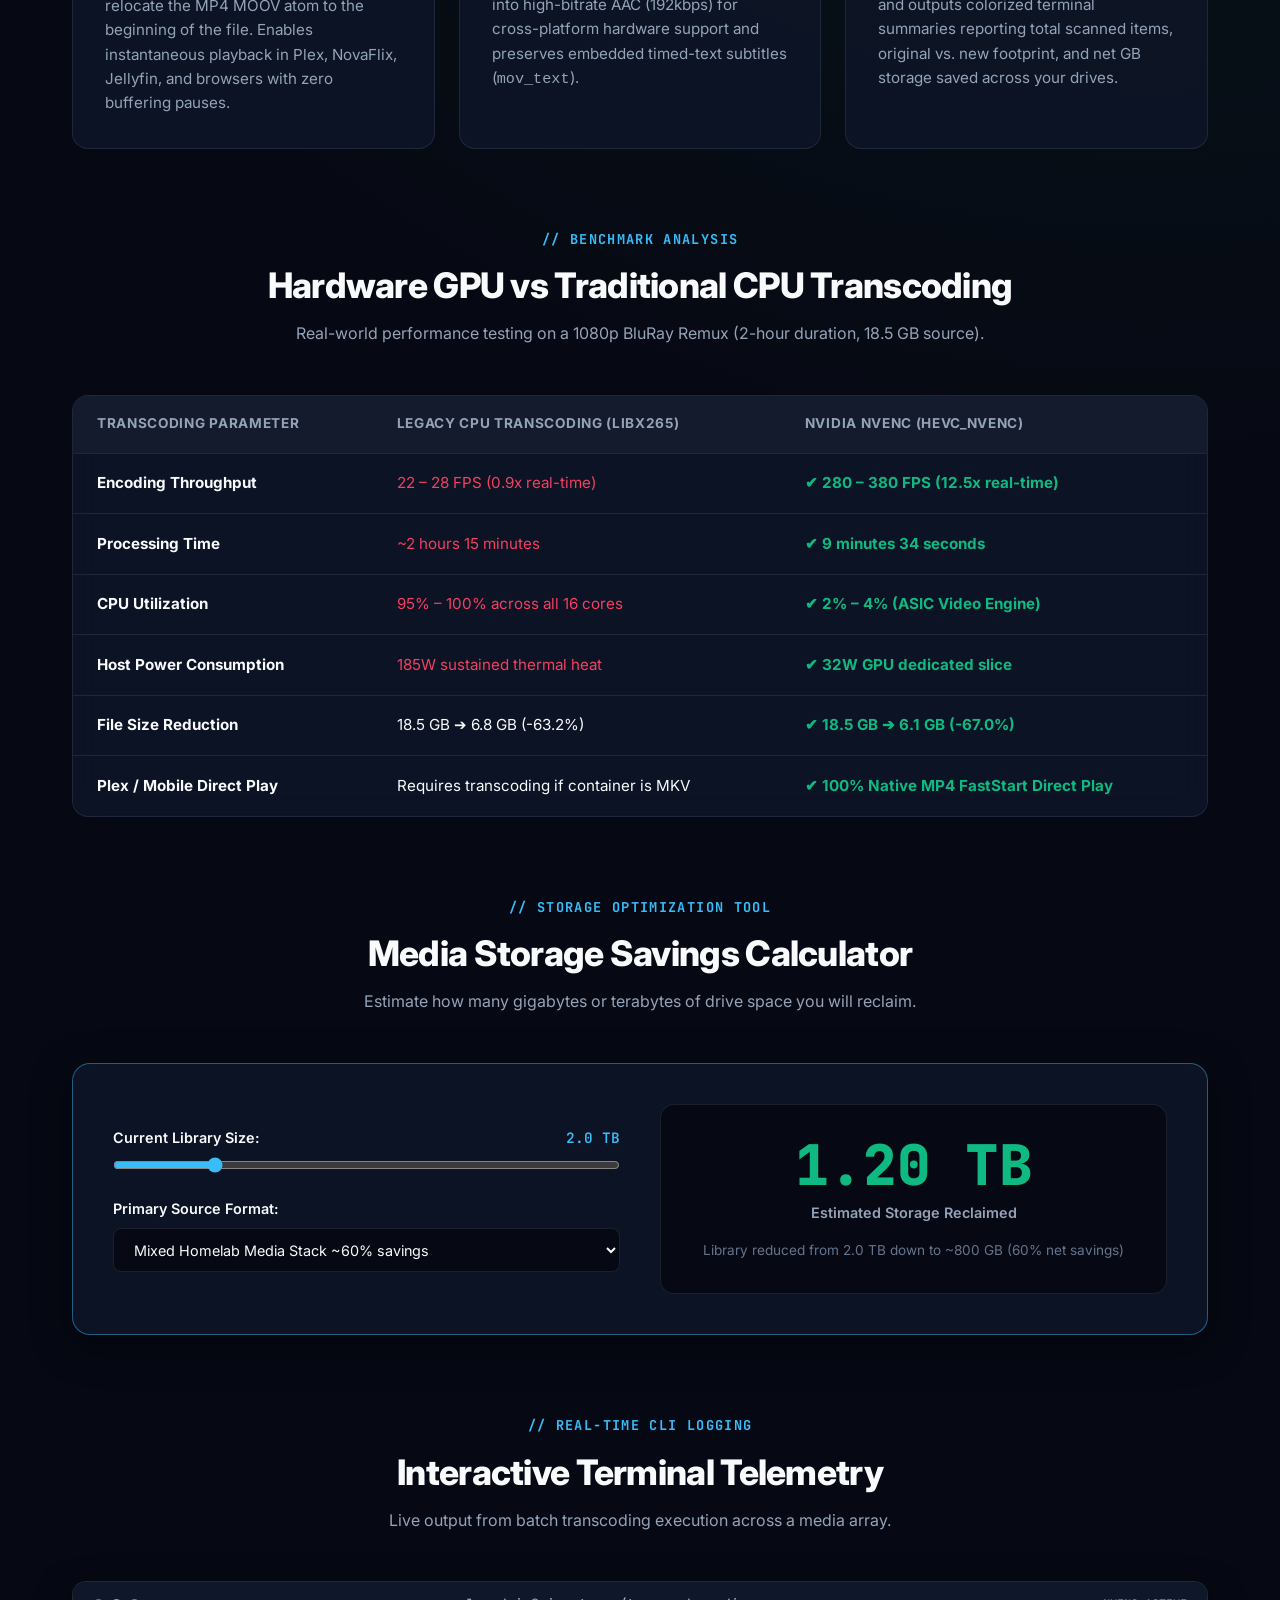
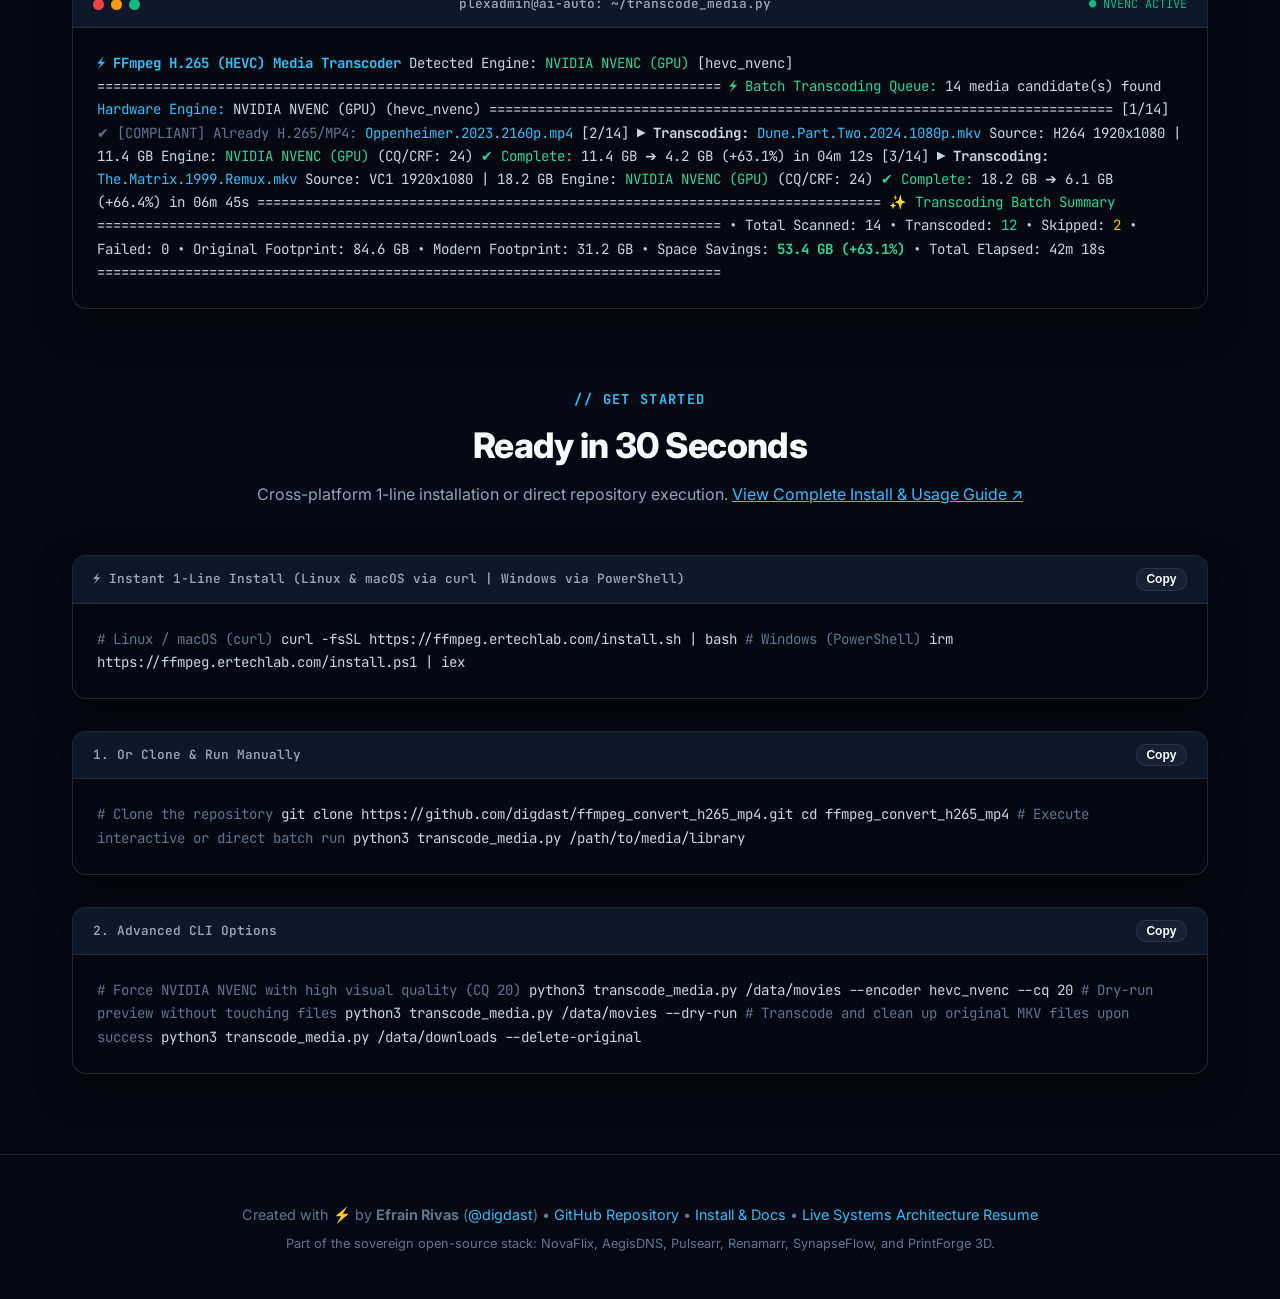
==== commit f11d46e8: "feat(installer): add cross-platform 1-line curl/powershell installers and comprehensive web installa" ====
--- a/web/index.html
+++ b/web/index.html
@@ -37,6 +37,7 @@
       <li><a href="#features">Features</a></li>
       <li><a href="#benchmarks">Benchmarks</a></li>
       <li><a href="#calculator">Savings Calculator</a></li>
+      <li><a href="install.html" style="color: var(--cyan); font-weight: 700;">Install & Docs</a></li>
       <li><a href="#quickstart">Quickstart</a></li>
       <li><a href="https://resume.ertechlab.com" target="_blank">Portfolio</a></li>
     </ul>
@@ -58,8 +59,11 @@
       Stop wasting CPU cycles and storage. Convert MKV, AVI, TS, and legacy codecs into web-streamable MP4 with zero-buffer FastStart indexing, intelligent stream inspection, and automated hardware GPU offloading.
     </p>
     <div class="hero-cta">
-      <a href="#quickstart" class="btn-primary">
-        <span>🚀 Get Started in 30 Seconds</span>
+      <a href="install.html" class="btn-primary">
+        <span>⚡ 1-Line Quick Install</span>
+      </a>
+      <a href="#calculator" class="btn-secondary">
+        <span>ROI Storage Calculator</span>
       </a>
       <a href="https://github.com/digdast/ffmpeg_convert_h265_mp4" target="_blank" class="btn-secondary">
         <span>View on GitHub (digdast) ↗</span>
@@ -308,12 +312,27 @@
     <div class="section-header">
       <div class="section-tag">// GET STARTED</div>
       <h2 class="section-title">Ready in 30 Seconds</h2>
-      <p class="section-subtitle">No compilation required. Pure Python 3 and standard FFmpeg hardware encoders.</p>
-    </div>
-
+      <p class="section-subtitle">Cross-platform 1-line installation or direct repository execution. <a href="install.html" style="color:var(--cyan); text-decoration:underline;">View Complete Install & Usage Guide ↗</a></p>
+    </div>
+
+    <!-- 1-Line Fast Install -->
     <div class="terminal-card" style="margin-bottom: 2rem;">
       <div class="terminal-header">
-        <div class="terminal-title">1. Clone & Run with Hardware Acceleration</div>
+        <div class="terminal-title">⚡ Instant 1-Line Install (Linux & macOS via curl | Windows via PowerShell)</div>
+        <button class="btn-secondary" style="padding: 0.2rem 0.6rem; font-size: 0.75rem;" onclick="copyCode(this, 'code0')">Copy</button>
+      </div>
+      <div class="terminal-body" id="code0">
+<span class="term-dim"># Linux / macOS (curl)</span>
+curl -fsSL https://ffmpeg.ertechlab.com/install.sh | bash
+
+<span class="term-dim"># Windows (PowerShell)</span>
+irm https://ffmpeg.ertechlab.com/install.ps1 | iex
+      </div>
+    </div>
+
+    <div class="terminal-card" style="margin-bottom: 2rem;">
+      <div class="terminal-header">
+        <div class="terminal-title">1. Or Clone & Run Manually</div>
         <button class="btn-secondary" style="padding: 0.2rem 0.6rem; font-size: 0.75rem;" onclick="copyCode(this, 'code1')">Copy</button>
       </div>
       <div class="terminal-body" id="code1">
@@ -349,6 +368,7 @@
     <p>
       Created with ⚡ by <strong>Efrain Rivas</strong> (<a href="https://github.com/digdast" target="_blank">@digdast</a>) • 
       <a href="https://github.com/digdast/ffmpeg_convert_h265_mp4" target="_blank">GitHub Repository</a> • 
+      <a href="install.html">Install & Docs</a> • 
       <a href="https://resume.ertechlab.com" target="_blank">Live Systems Architecture Resume</a>
     </p>
     <p style="margin-top: 0.5rem; font-size: 0.8rem; color: var(--text-dim);">
@@ -359,3 +379,4 @@
   <script src="js/app.js"></script>
 </body>
 </html>
+
--- a/web/css/style.css
+++ b/web/css/style.css
@@ -536,3 +536,215 @@
 footer a {
   color: var(--cyan);
 }
+
+/* OS Switcher & Installer Tabs */
+.os-tabs {
+  display: flex;
+  flex-wrap: wrap;
+  gap: 0.75rem;
+  background: rgba(15, 23, 42, 0.6);
+  padding: 0.5rem;
+  border-radius: 12px;
+  border: 1px solid var(--border);
+  margin-bottom: 2rem;
+  justify-content: center;
+}
+
+.os-tab-btn {
+  background: transparent;
+  color: var(--text-muted);
+  border: 1px solid transparent;
+  padding: 0.7rem 1.4rem;
+  border-radius: 8px;
+  font-weight: 600;
+  font-size: 0.95rem;
+  cursor: pointer;
+  transition: all 0.25s ease;
+  display: flex;
+  align-items: center;
+  gap: 0.5rem;
+}
+
+.os-tab-btn:hover {
+  color: var(--text-main);
+  background: rgba(56, 189, 248, 0.08);
+}
+
+.os-tab-btn.active {
+  background: linear-gradient(135deg, rgba(56, 189, 248, 0.2), rgba(16, 185, 129, 0.15));
+  color: #ffffff;
+  border-color: var(--cyan);
+  box-shadow: 0 0 15px var(--cyan-glow);
+}
+
+.tab-pane {
+  display: none;
+  animation: fadeIn 0.3s ease;
+}
+
+.tab-pane.active {
+  display: block;
+}
+
+@keyframes fadeIn {
+  from { opacity: 0; transform: translateY(6px); }
+  to { opacity: 1; transform: translateY(0); }
+}
+
+/* Steps Layout */
+.steps-container {
+  display: flex;
+  flex-direction: column;
+  gap: 1.5rem;
+  margin-bottom: 3rem;
+}
+
+.step-card {
+  background: var(--bg-card);
+  border: 1px solid var(--border);
+  border-radius: 14px;
+  padding: 1.5rem 2rem;
+  position: relative;
+  transition: border-color 0.25s ease;
+}
+
+.step-card:hover {
+  border-color: var(--border-focus);
+}
+
+.step-header {
+  display: flex;
+  align-items: center;
+  gap: 1rem;
+  margin-bottom: 1rem;
+}
+
+.step-num {
+  background: linear-gradient(135deg, var(--cyan), var(--green));
+  color: #060913;
+  width: 32px;
+  height: 32px;
+  border-radius: 50%;
+  display: flex;
+  align-items: center;
+  justify-content: center;
+  font-weight: 800;
+  font-size: 0.9rem;
+}
+
+.step-title {
+  font-size: 1.15rem;
+  font-weight: 700;
+  color: var(--text-main);
+}
+
+/* Code Box with 1-Click Copy */
+.code-box {
+  background: #070b14;
+  border: 1px solid rgba(255, 255, 255, 0.08);
+  border-radius: 8px;
+  padding: 1rem 1.25rem;
+  display: flex;
+  align-items: center;
+  justify-content: space-between;
+  gap: 1rem;
+  font-family: var(--font-mono);
+  font-size: 0.92rem;
+  color: var(--cyan);
+  overflow-x: auto;
+  margin: 0.75rem 0;
+}
+
+.code-box code {
+  white-space: nowrap;
+}
+
+.copy-mini-btn {
+  background: rgba(56, 189, 248, 0.12);
+  border: 1px solid rgba(56, 189, 248, 0.3);
+  color: var(--cyan);
+  padding: 0.4rem 0.8rem;
+  border-radius: 6px;
+  font-size: 0.8rem;
+  cursor: pointer;
+  font-weight: 600;
+  transition: all 0.2s ease;
+  white-space: nowrap;
+}
+
+.copy-mini-btn:hover {
+  background: var(--cyan);
+  color: #060913;
+}
+
+/* Recipes Grid */
+.recipes-grid {
+  display: grid;
+  grid-template-columns: repeat(auto-fit, minmax(360px, 1fr));
+  gap: 1.5rem;
+  margin-top: 1.5rem;
+}
+
+.recipe-card {
+  background: var(--bg-card);
+  border: 1px solid var(--border);
+  border-radius: 12px;
+  padding: 1.5rem;
+  display: flex;
+  flex-direction: column;
+  justify-content: space-between;
+  transition: transform 0.2s ease, border-color 0.2s ease;
+}
+
+.recipe-card:hover {
+  transform: translateY(-3px);
+  border-color: var(--border-focus);
+}
+
+.recipe-card h4 {
+  font-size: 1.1rem;
+  margin-bottom: 0.5rem;
+  color: var(--text-main);
+}
+
+.recipe-card p {
+  font-size: 0.88rem;
+  color: var(--text-muted);
+  margin-bottom: 1rem;
+}
+
+/* Flag Reference Table */
+.flag-table {
+  width: 100%;
+  border-collapse: collapse;
+  font-size: 0.9rem;
+  margin-top: 1rem;
+}
+
+.flag-table th, .flag-table td {
+  padding: 0.85rem 1rem;
+  text-align: left;
+  border-bottom: 1px solid var(--border);
+}
+
+.flag-table th {
+  background: rgba(15, 23, 42, 0.6);
+  color: var(--cyan);
+  font-weight: 600;
+}
+
+.flag-table tr:hover td {
+  background: rgba(30, 41, 59, 0.3);
+}
+
+.flag-badge {
+  font-family: var(--font-mono);
+  background: rgba(56, 189, 248, 0.12);
+  color: var(--cyan);
+  padding: 0.2rem 0.5rem;
+  border-radius: 4px;
+  font-size: 0.82rem;
+  white-space: nowrap;
+}
+
+
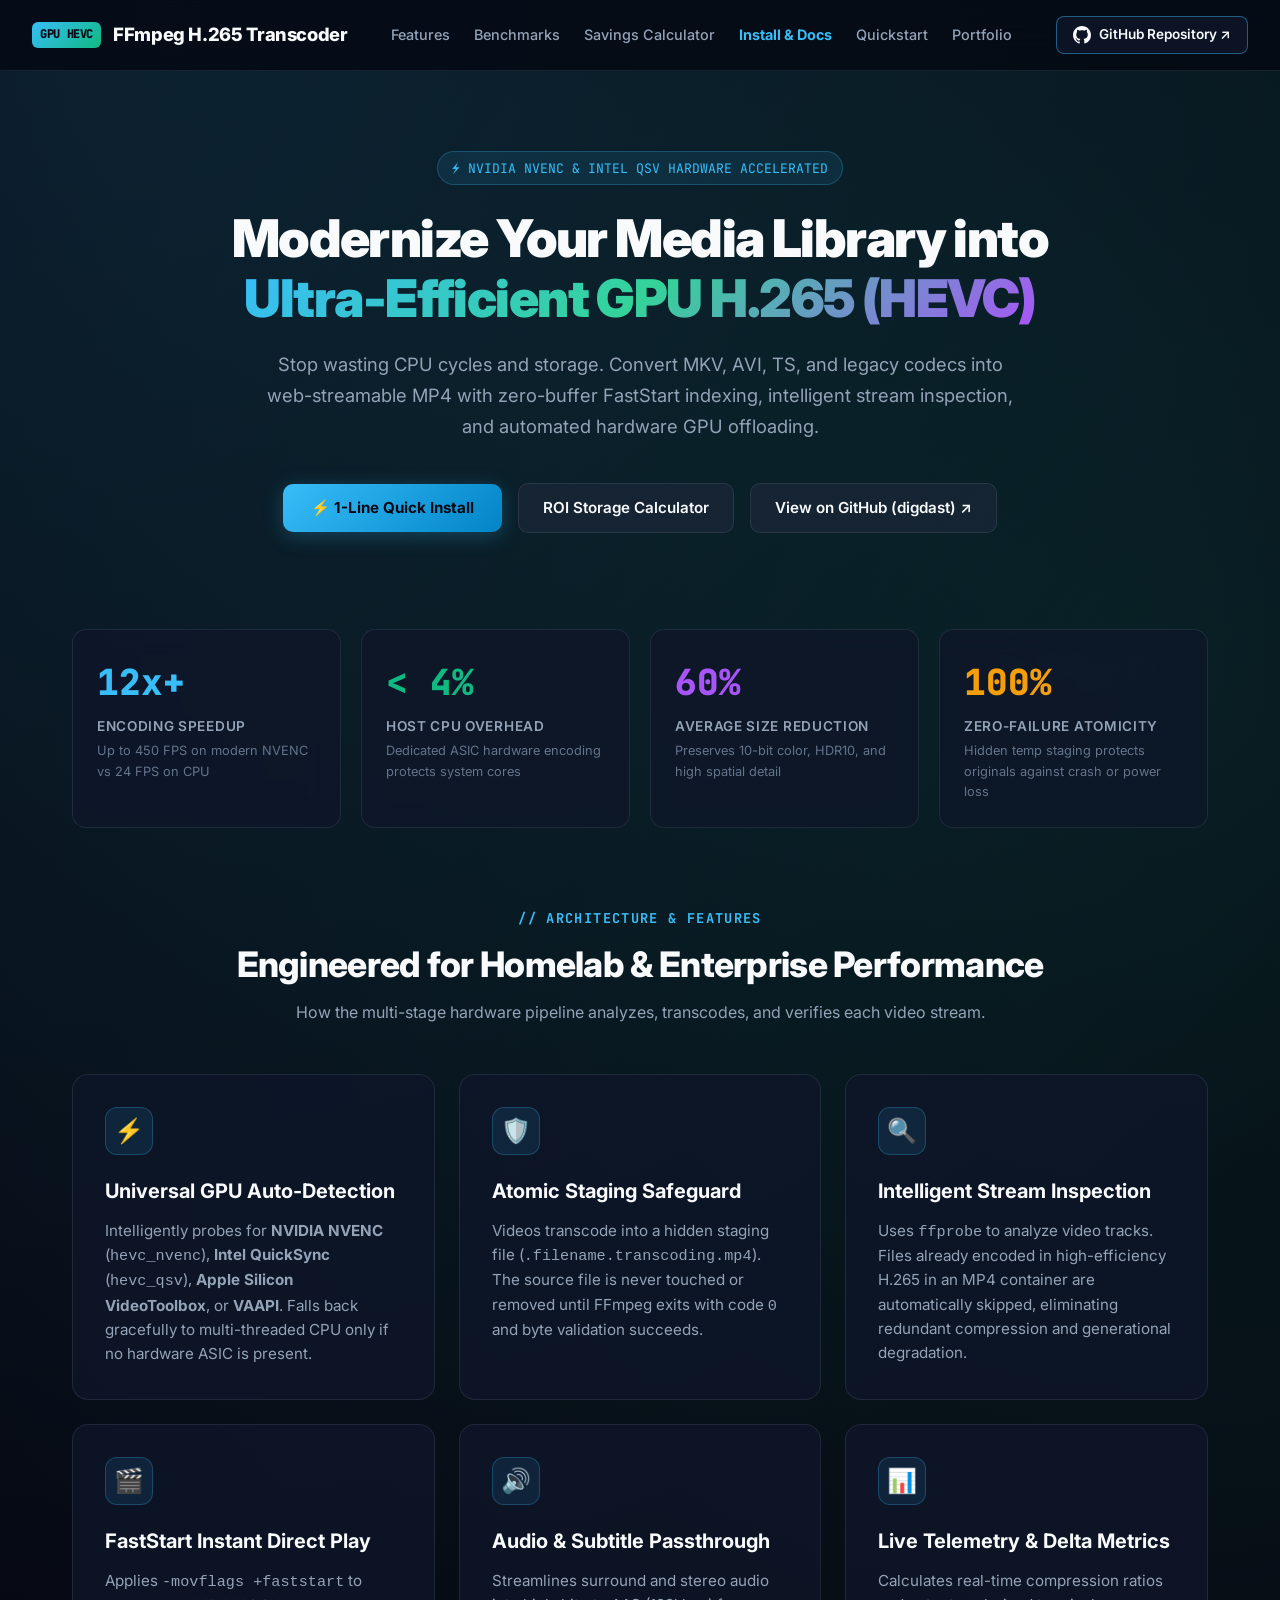
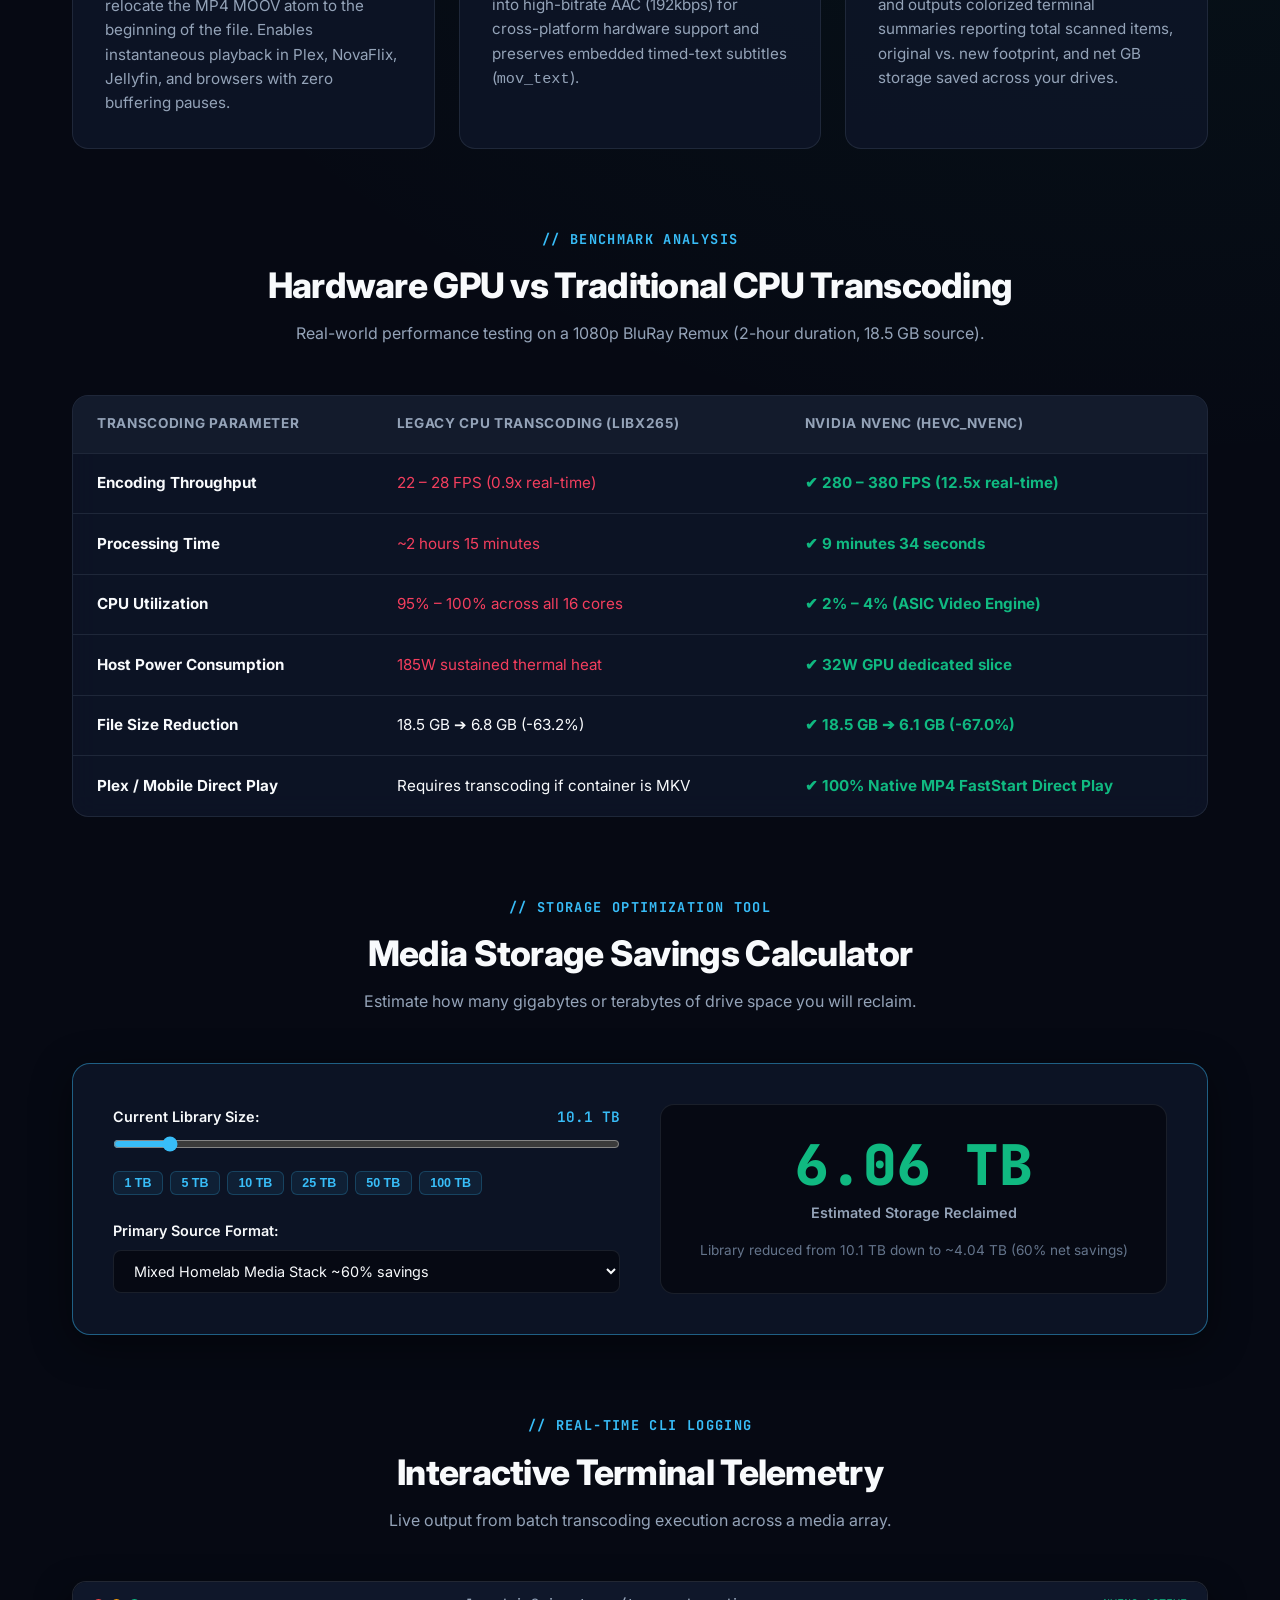
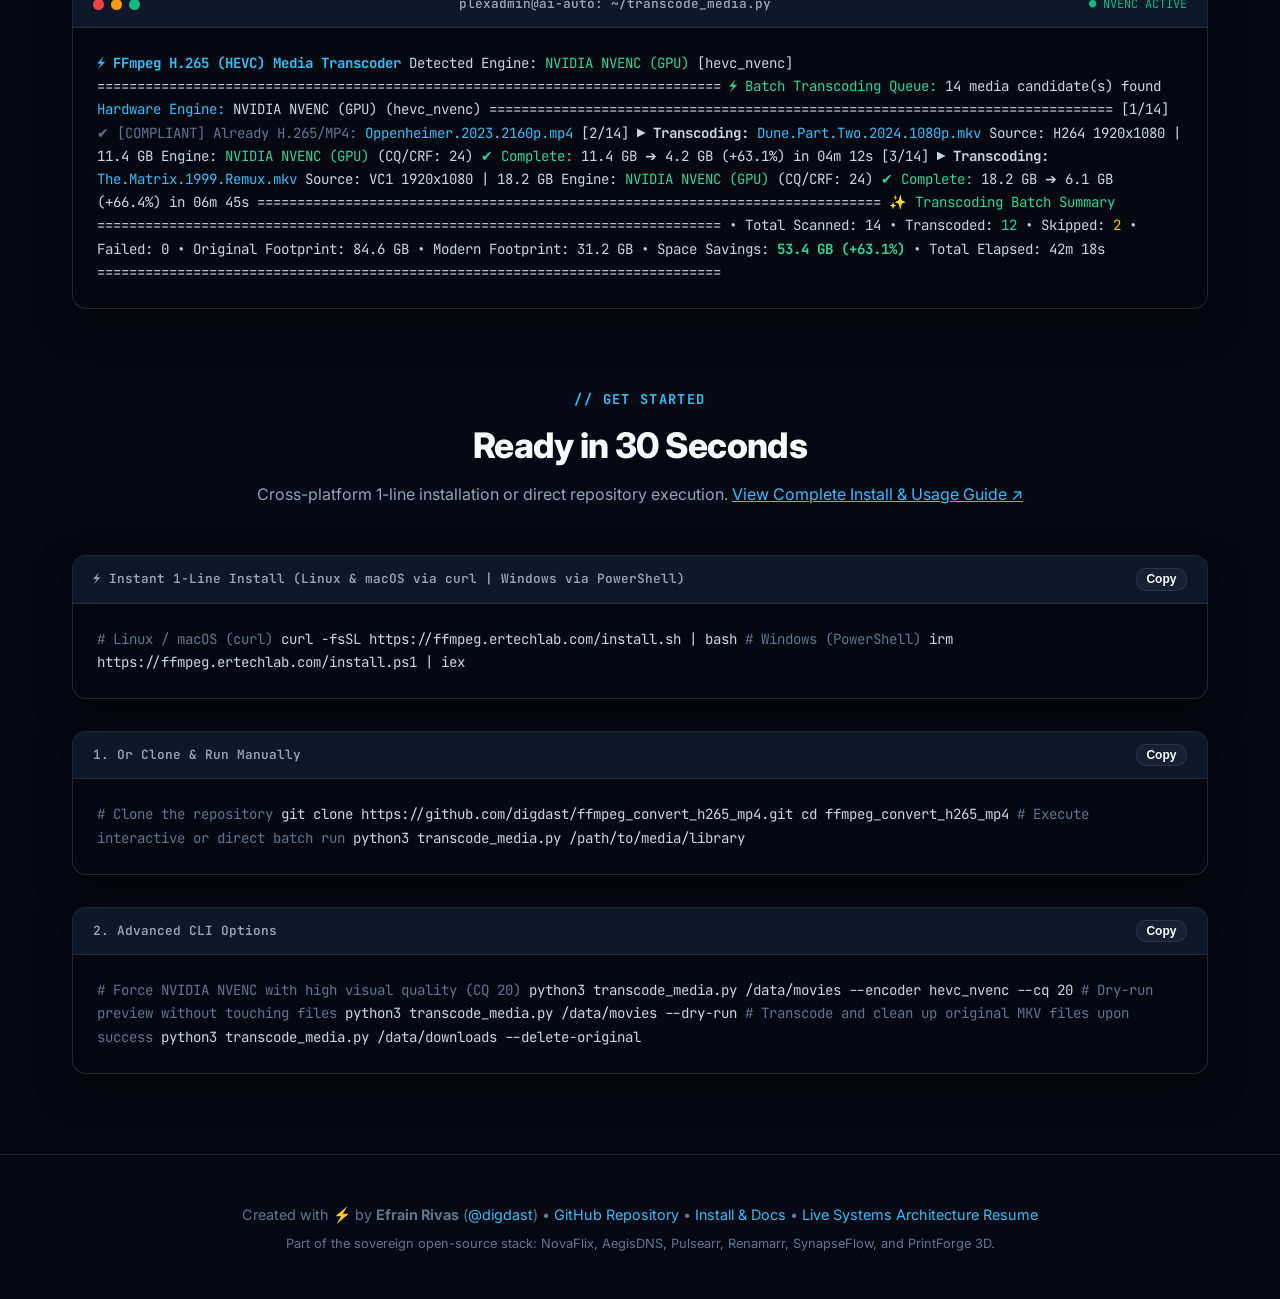
==== commit 6a216de8: "feat(calc): expand storage savings calculator up to 100 TB with quick preset chips" ====
--- a/web/index.html
+++ b/web/index.html
@@ -221,9 +221,17 @@
           <div class="control-group">
             <div class="control-label">
               <span>Current Library Size:</span>
-              <span class="val" id="sizeVal">2.0 TB</span>
+              <span class="val" id="sizeVal">10.0 TB</span>
             </div>
-            <input type="range" id="libSize" min="100" max="10000" step="100" value="2000">
+            <input type="range" id="libSize" min="100" max="100000" step="250" value="10000">
+            <div class="calc-presets" style="display: flex; gap: 0.45rem; flex-wrap: wrap; margin-top: 0.65rem;">
+              <button type="button" class="preset-chip" onclick="setLibSize(1000)">1 TB</button>
+              <button type="button" class="preset-chip" onclick="setLibSize(5000)">5 TB</button>
+              <button type="button" class="preset-chip" onclick="setLibSize(10000)">10 TB</button>
+              <button type="button" class="preset-chip" onclick="setLibSize(25000)">25 TB</button>
+              <button type="button" class="preset-chip" onclick="setLibSize(50000)">50 TB</button>
+              <button type="button" class="preset-chip" onclick="setLibSize(100000)">100 TB</button>
+            </div>
           </div>
 
           <div class="control-group">
--- a/web/css/style.css
+++ b/web/css/style.css
@@ -390,6 +390,24 @@
   cursor: pointer;
 }
 
+.preset-chip {
+  background: rgba(56, 189, 248, 0.08);
+  border: 1px solid rgba(56, 189, 248, 0.22);
+  color: var(--cyan);
+  padding: 0.25rem 0.65rem;
+  border-radius: 6px;
+  font-size: 0.78rem;
+  font-weight: 600;
+  cursor: pointer;
+  transition: all 0.2s ease;
+}
+
+.preset-chip:hover {
+  background: var(--cyan);
+  color: #060913;
+  box-shadow: 0 0 10px var(--cyan-glow);
+}
+
 select.calc-select {
   background: #060913;
   border: 1px solid var(--border);
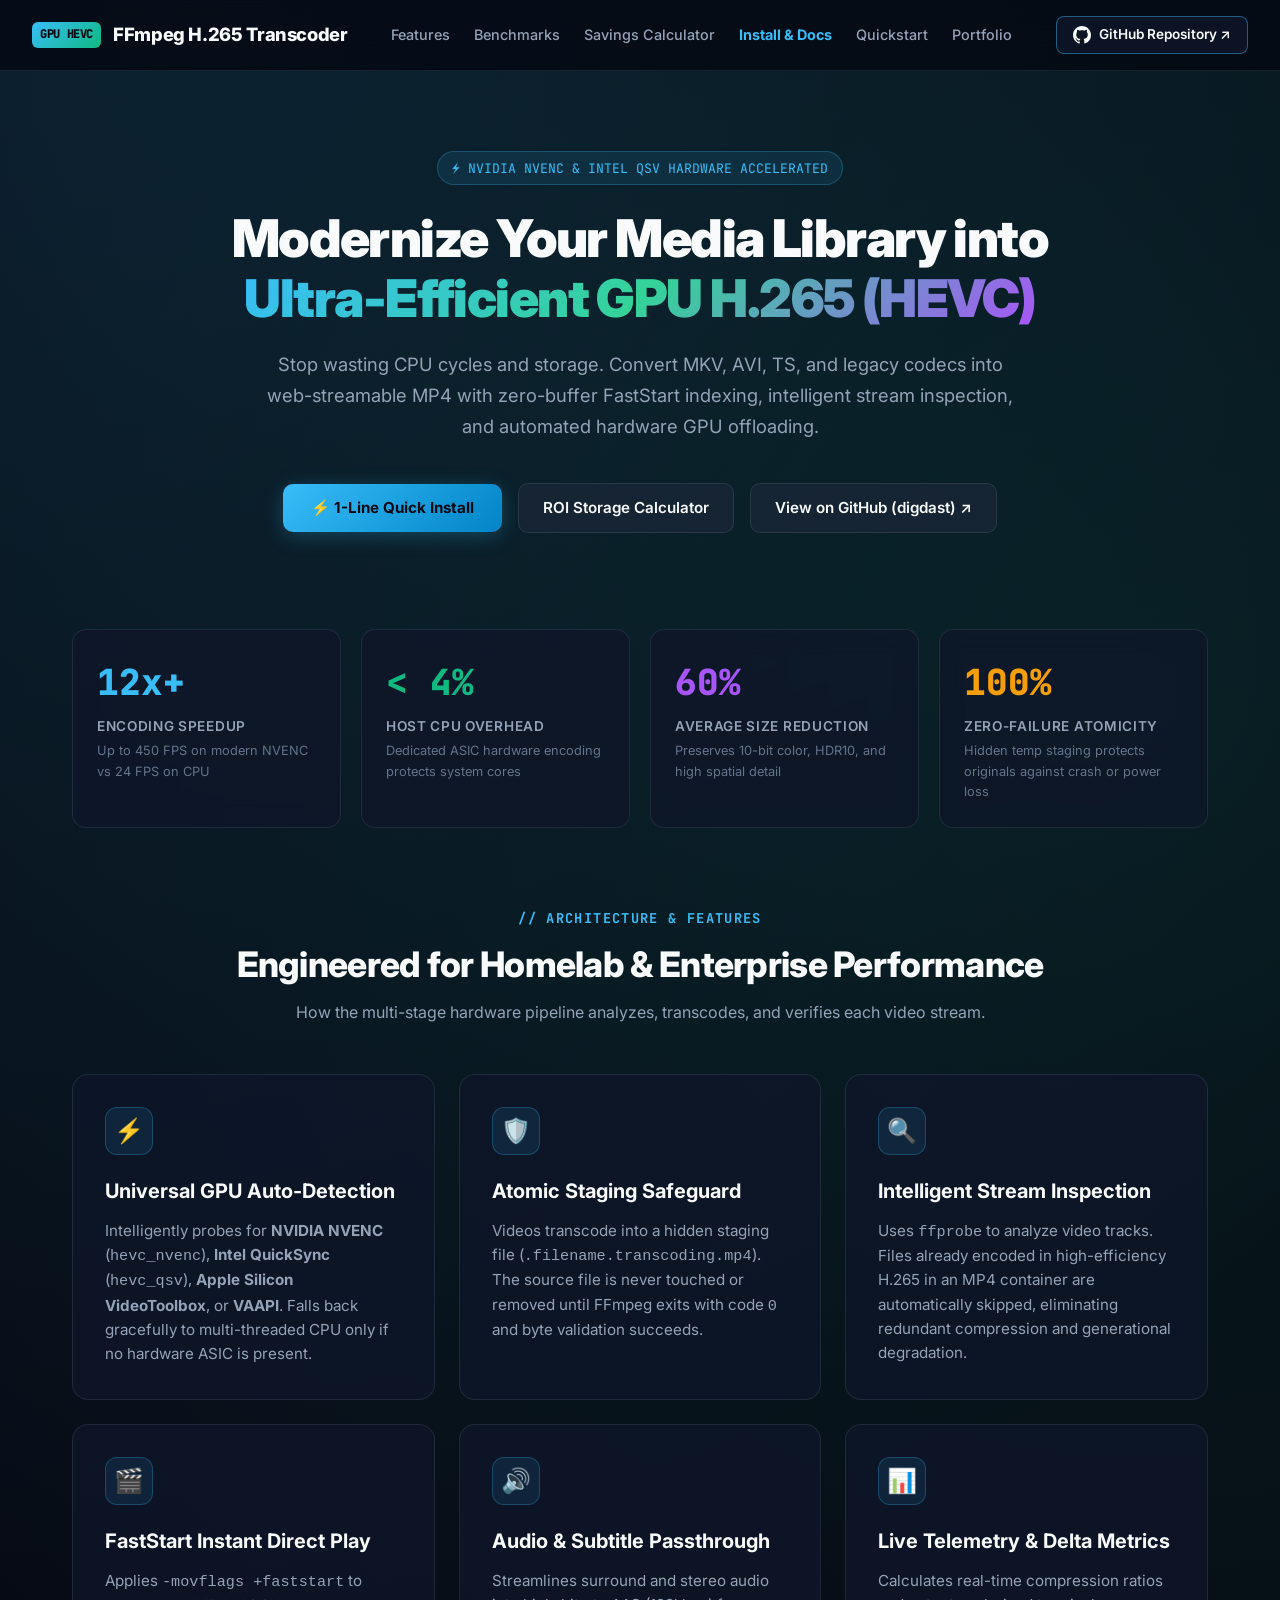
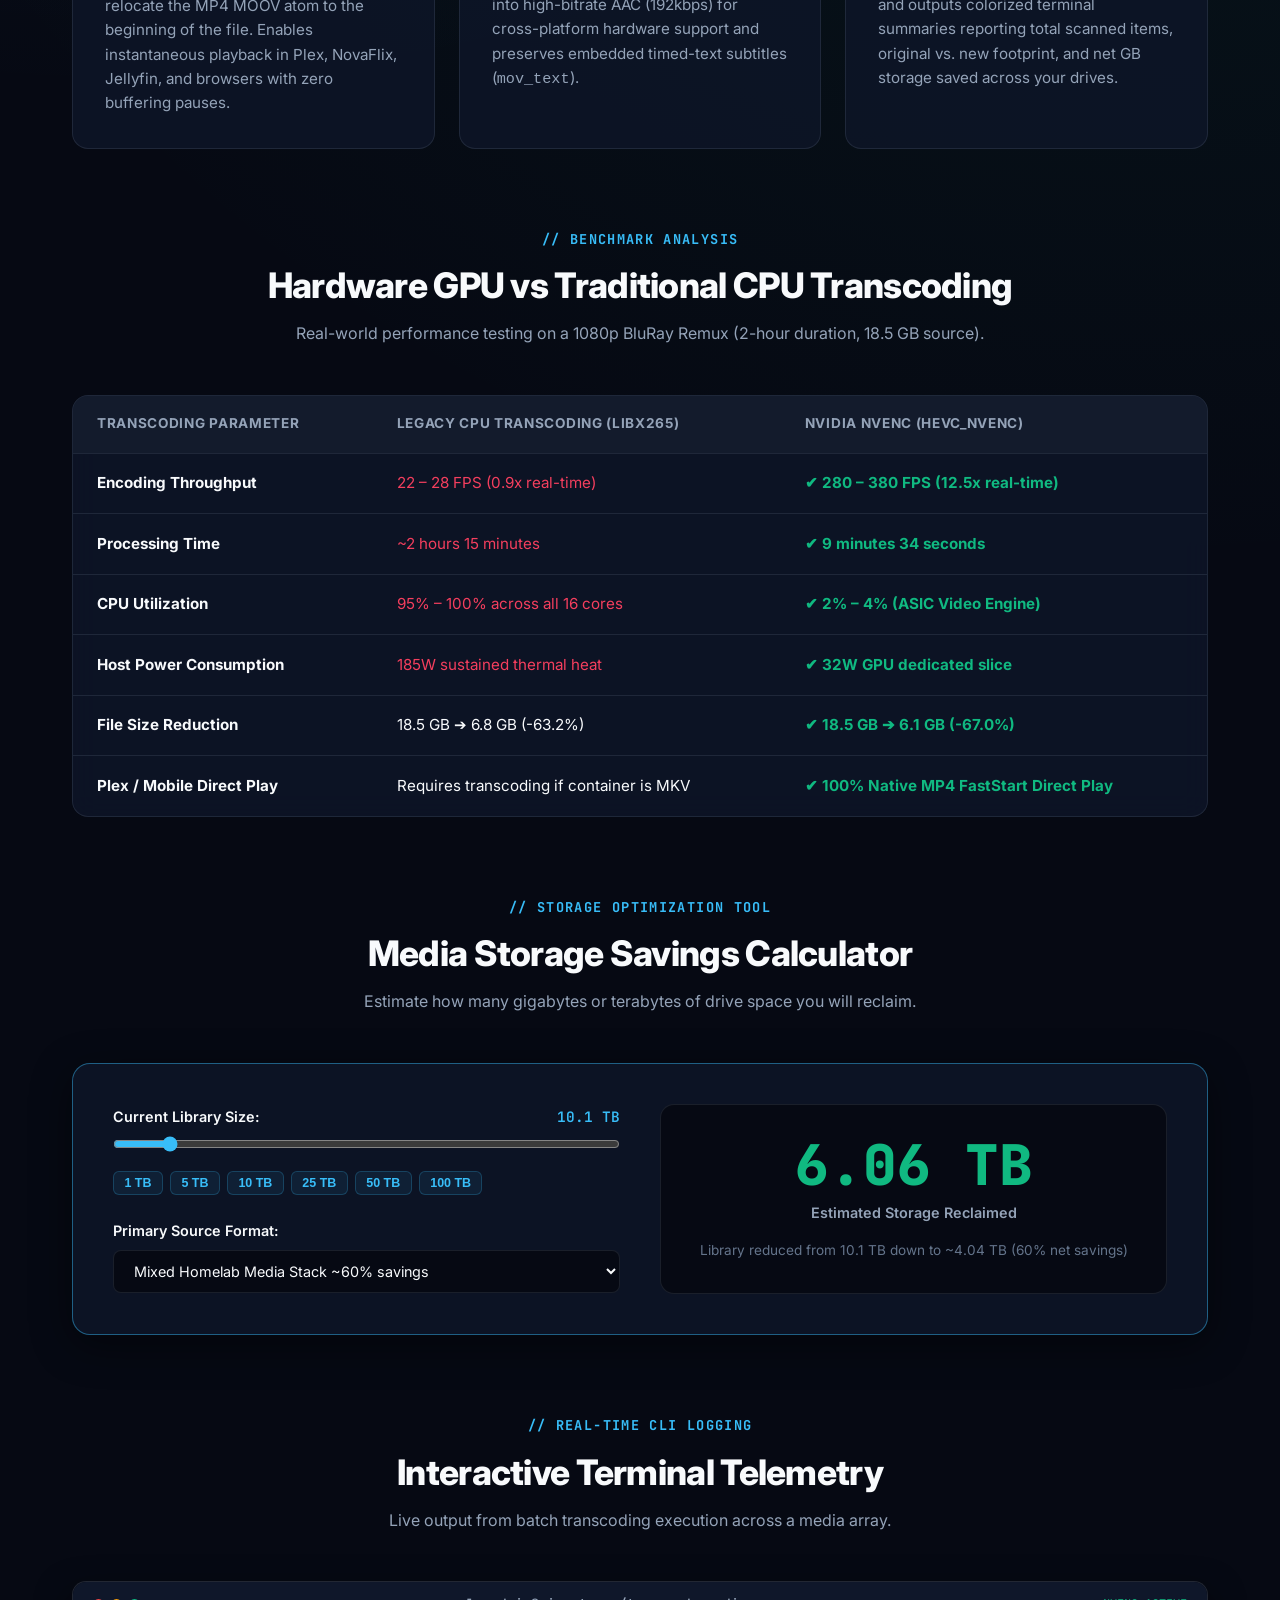
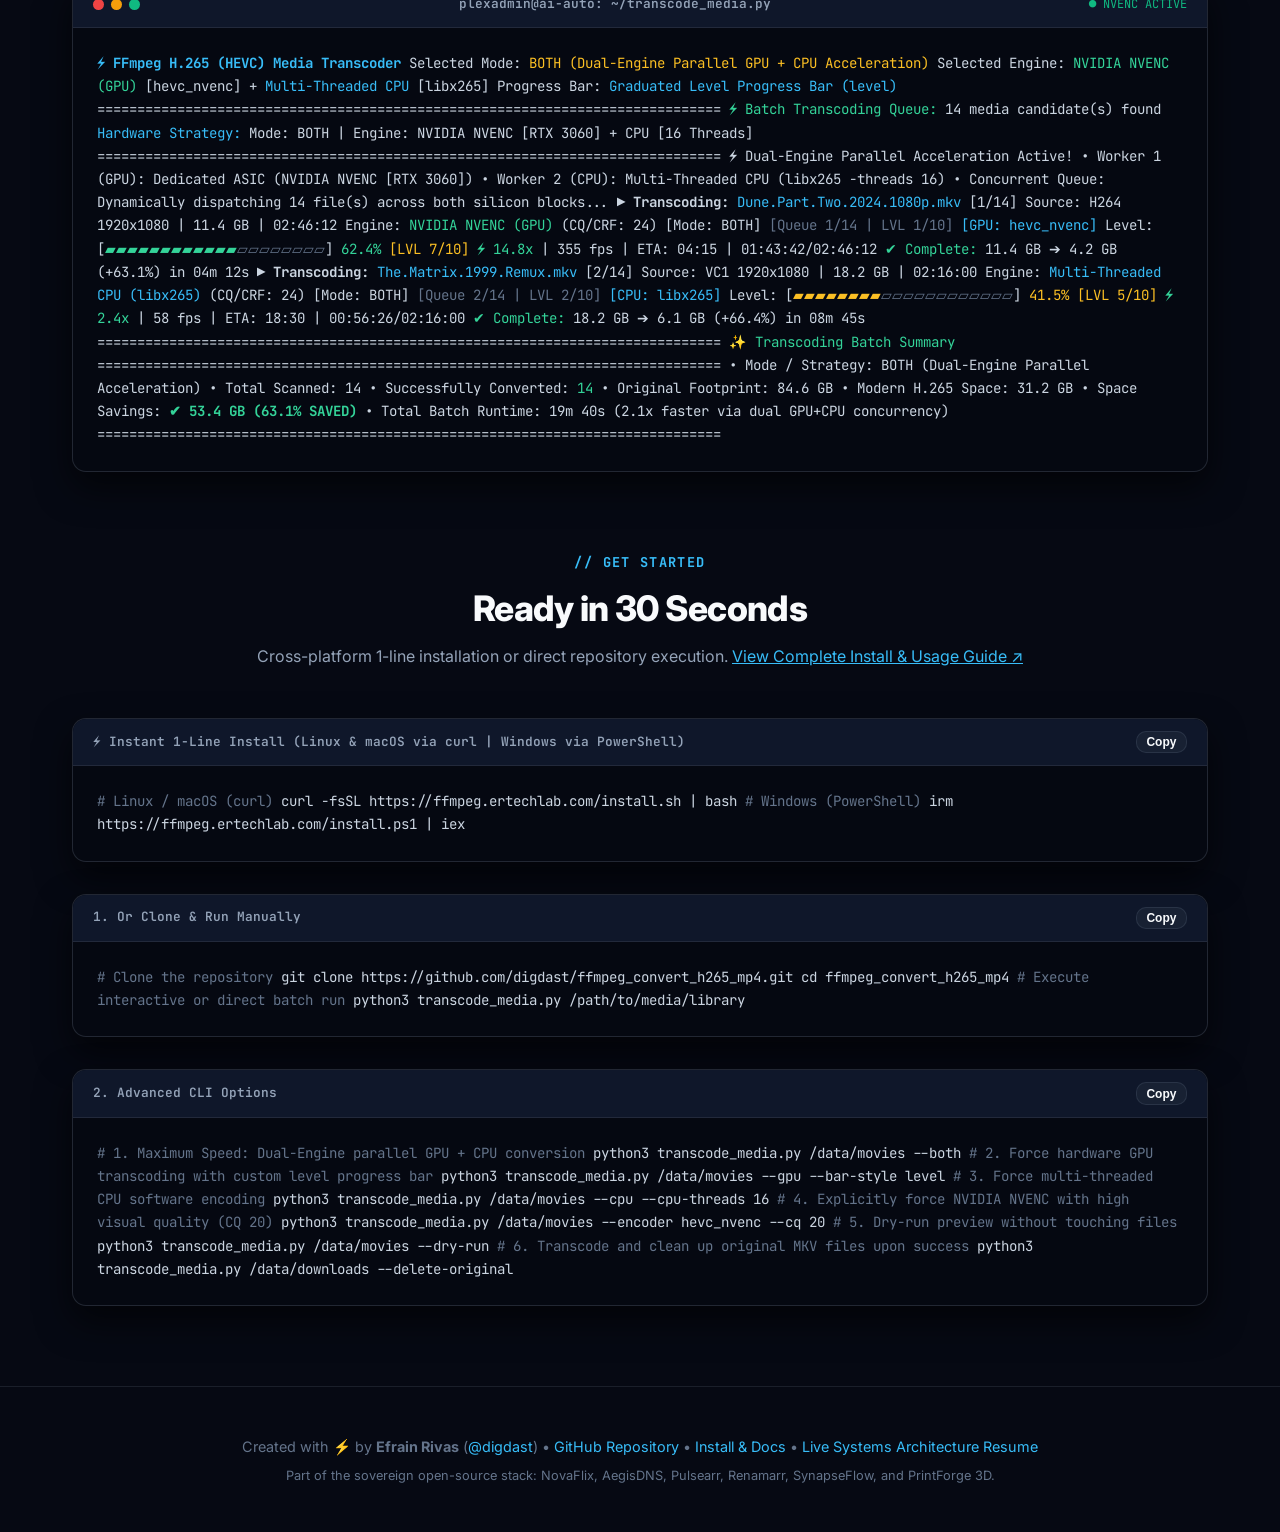
==== commit c6aedba1: "fix(transcoder): resolve subtitle mov_text error 234 and add intelligent container/subtitle handling" ====
--- a/web/index.html
+++ b/web/index.html
@@ -278,38 +278,42 @@
       </div>
       <div class="terminal-body">
 <span class="term-bold term-cyan">⚡ FFmpeg H.265 (HEVC) Media Transcoder</span>
-Detected Engine: <span class="term-green">NVIDIA NVENC (GPU)</span> [hevc_nvenc]
+Selected Mode:   <span class="term-yellow">BOTH (Dual-Engine Parallel GPU + CPU Acceleration)</span>
+Selected Engine: <span class="term-green">NVIDIA NVENC (GPU)</span> [hevc_nvenc] + <span class="term-cyan">Multi-Threaded CPU</span> [libx265]
+Progress Bar:    <span class="term-cyan">Graduated Level Progress Bar (level)</span>
 
 ==============================================================================
 <span class="term-green">⚡ Batch Transcoding Queue:</span> 14 media candidate(s) found
-<span class="term-cyan">Hardware Engine:</span> NVIDIA NVENC (GPU) (hevc_nvenc)
+<span class="term-cyan">Hardware Strategy:</span> Mode: BOTH | Engine: NVIDIA NVENC [RTX 3060] + CPU [16 Threads]
 ==============================================================================
 
-[1/14] <span class="term-dim">✔ [COMPLIANT] Already H.265/MP4:</span> <span class="term-cyan">Oppenheimer.2023.2160p.mp4</span>
-
-[2/14]
-<span class="term-bold">▶ Transcoding:</span> <span class="term-cyan">Dune.Part.Two.2024.1080p.mkv</span>
-  Source: H264 1920x1080 | 11.4 GB
-  Engine: <span class="term-green">NVIDIA NVENC (GPU)</span> (CQ/CRF: 24)
+<span class="term-magenta">⚡ Dual-Engine Parallel Acceleration Active!</span>
+  • Worker 1 (GPU): Dedicated ASIC (NVIDIA NVENC [RTX 3060])
+  • Worker 2 (CPU): Multi-Threaded CPU (libx265 -threads 16)
+  • Concurrent Queue: Dynamically dispatching 14 file(s) across both silicon blocks...
+
+▶ <span class="term-bold">Transcoding:</span> <span class="term-cyan">Dune.Part.Two.2024.1080p.mkv</span> [1/14]
+  Source: H264 1920x1080 | 11.4 GB | 02:46:12
+  Engine: <span class="term-green">NVIDIA NVENC (GPU)</span> (CQ/CRF: 24) [Mode: BOTH]
+  <span class="term-dim">[Queue 1/14 | LVL 1/10]</span> <span class="term-cyan">[GPU: hevc_nvenc]</span> Level: [<span class="term-green">▰▰▰▰▰▰▰▰▰▰▰▰</span><span class="term-dim">▱▱▱▱▱▱▱▱</span>] <span class="term-green">62.4%</span> <span class="term-yellow">[LVL 7/10]</span> <span class="term-green">⚡ 14.8x</span> | 355 fps | ETA: 04:15 | 01:43:42/02:46:12
   <span class="term-green">✔ Complete:</span> 11.4 GB ➔ 4.2 GB (+63.1%) in 04m 12s
 
-[3/14]
-<span class="term-bold">▶ Transcoding:</span> <span class="term-cyan">The.Matrix.1999.Remux.mkv</span>
-  Source: VC1 1920x1080 | 18.2 GB
-  Engine: <span class="term-green">NVIDIA NVENC (GPU)</span> (CQ/CRF: 24)
-  <span class="term-green">✔ Complete:</span> 18.2 GB ➔ 6.1 GB (+66.4%) in 06m 45s
+▶ <span class="term-bold">Transcoding:</span> <span class="term-cyan">The.Matrix.1999.Remux.mkv</span> [2/14]
+  Source: VC1 1920x1080 | 18.2 GB | 02:16:00
+  Engine: <span class="term-cyan">Multi-Threaded CPU (libx265)</span> (CQ/CRF: 24) [Mode: BOTH]
+  <span class="term-dim">[Queue 2/14 | LVL 2/10]</span> <span class="term-cyan">[CPU: libx265]</span>   Level: [<span class="term-yellow">▰▰▰▰▰▰▰▰</span><span class="term-dim">▱▱▱▱▱▱▱▱▱▱▱▱</span>] <span class="term-yellow">41.5%</span> <span class="term-yellow">[LVL 5/10]</span> <span class="term-green">⚡ 2.4x</span>  |  58 fps | ETA: 18:30 | 00:56:26/02:16:00
+  <span class="term-green">✔ Complete:</span> 18.2 GB ➔ 6.1 GB (+66.4%) in 08m 45s
 
 ==============================================================================
 <span class="term-green">✨ Transcoding Batch Summary</span>
 ==============================================================================
- • Total Scanned:      14
- • Transcoded:         <span class="term-green">12</span>
- • Skipped:            <span class="term-yellow">2</span>
- • Failed:             0
- • Original Footprint: 84.6 GB
- • Modern Footprint:   31.2 GB
- • Space Savings:      <span class="term-bold term-green">53.4 GB (+63.1%)</span>
- • Total Elapsed:      42m 18s
+ • Mode / Strategy:        BOTH (Dual-Engine Parallel Acceleration)
+ • Total Scanned:          14
+ • Successfully Converted: <span class="term-green">14</span>
+ • Original Footprint:     84.6 GB
+ • Modern H.265 Space:     31.2 GB
+ • Space Savings:          <span class="term-bold term-green">✔ 53.4 GB (63.1% SAVED)</span>
+ • Total Batch Runtime:    19m 40s (2.1x faster via dual GPU+CPU concurrency)
 ==============================================================================
       </div>
     </div>
@@ -359,13 +363,22 @@
         <button class="btn-secondary" style="padding: 0.2rem 0.6rem; font-size: 0.75rem;" onclick="copyCode(this, 'code2')">Copy</button>
       </div>
       <div class="terminal-body" id="code2">
-<span class="term-dim"># Force NVIDIA NVENC with high visual quality (CQ 20)</span>
+<span class="term-dim"># 1. Maximum Speed: Dual-Engine parallel GPU + CPU conversion</span>
+python3 transcode_media.py /data/movies --both
+
+<span class="term-dim"># 2. Force hardware GPU transcoding with custom level progress bar</span>
+python3 transcode_media.py /data/movies --gpu --bar-style level
+
+<span class="term-dim"># 3. Force multi-threaded CPU software encoding</span>
+python3 transcode_media.py /data/movies --cpu --cpu-threads 16
+
+<span class="term-dim"># 4. Explicitly force NVIDIA NVENC with high visual quality (CQ 20)</span>
 python3 transcode_media.py /data/movies --encoder hevc_nvenc --cq 20
 
-<span class="term-dim"># Dry-run preview without touching files</span>
+<span class="term-dim"># 5. Dry-run preview without touching files</span>
 python3 transcode_media.py /data/movies --dry-run
 
-<span class="term-dim"># Transcode and clean up original MKV files upon success</span>
+<span class="term-dim"># 6. Transcode and clean up original MKV files upon success</span>
 python3 transcode_media.py /data/downloads --delete-original
       </div>
     </div>
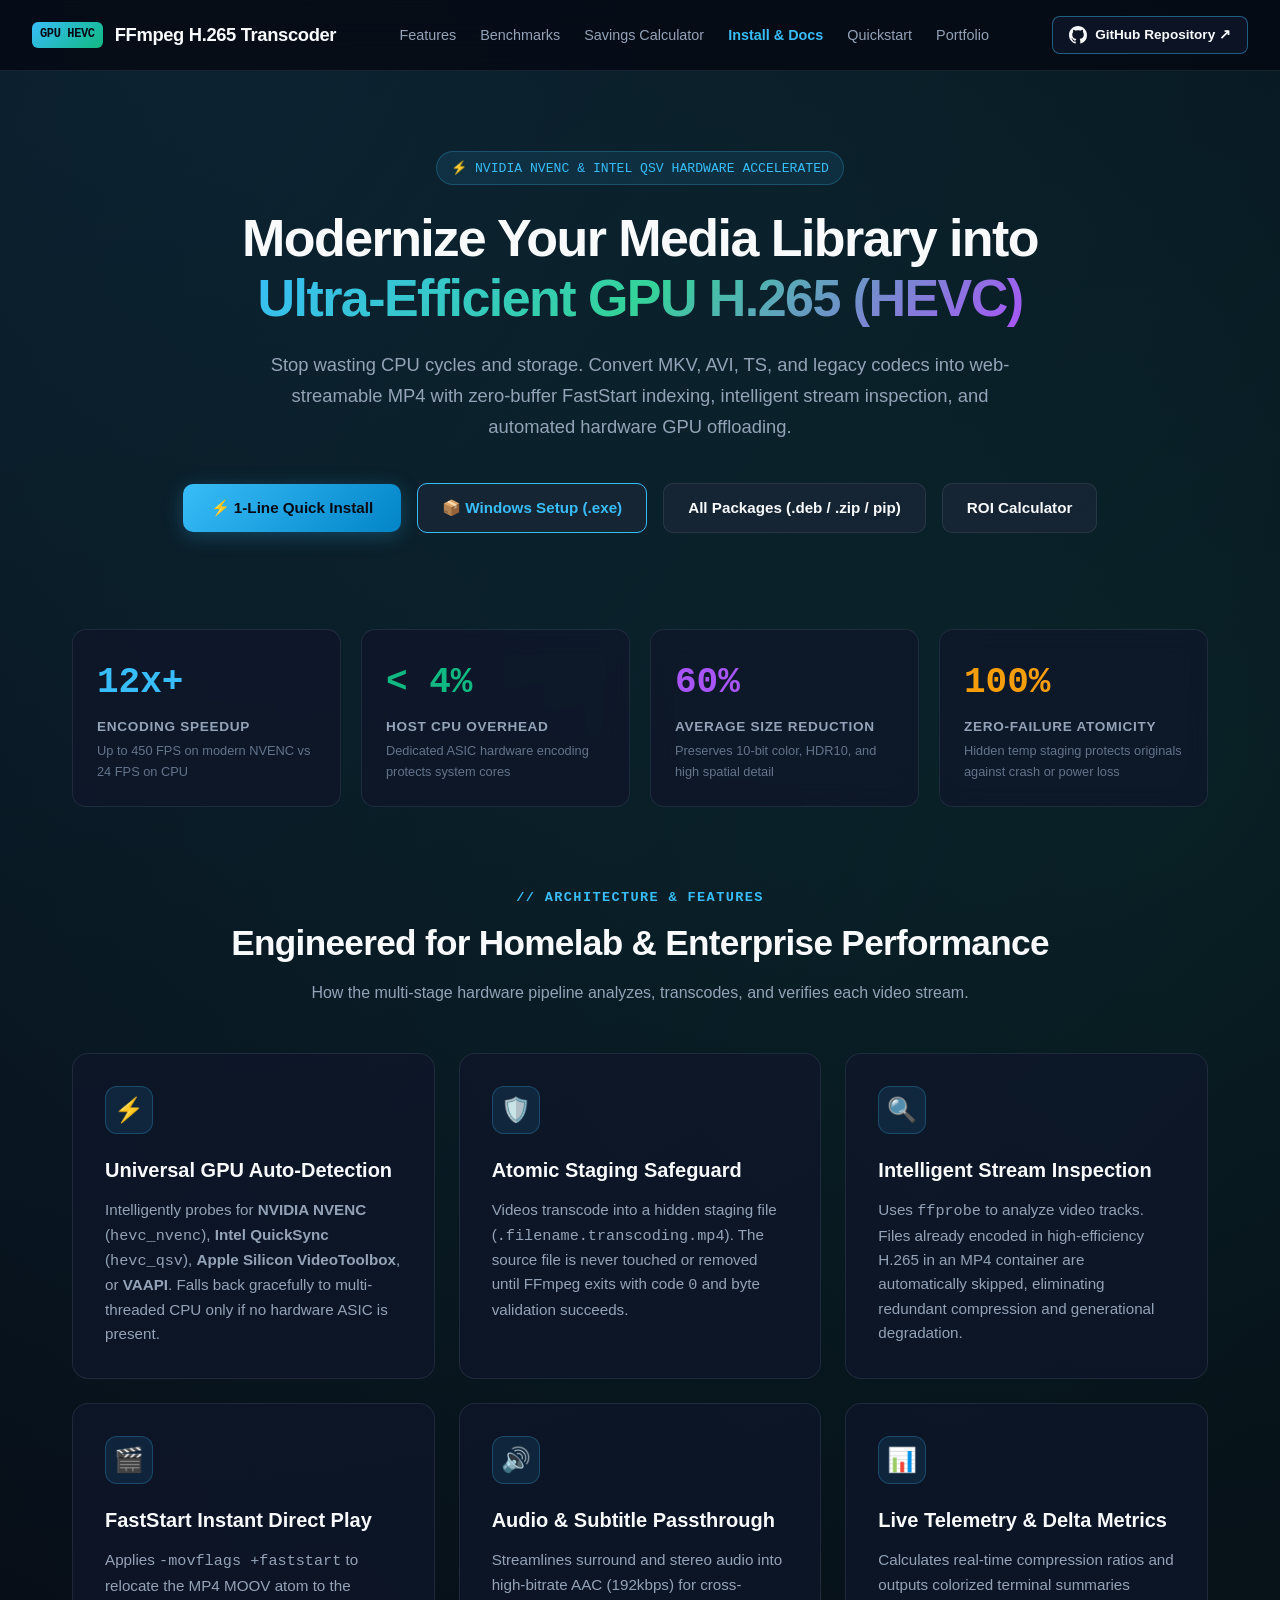
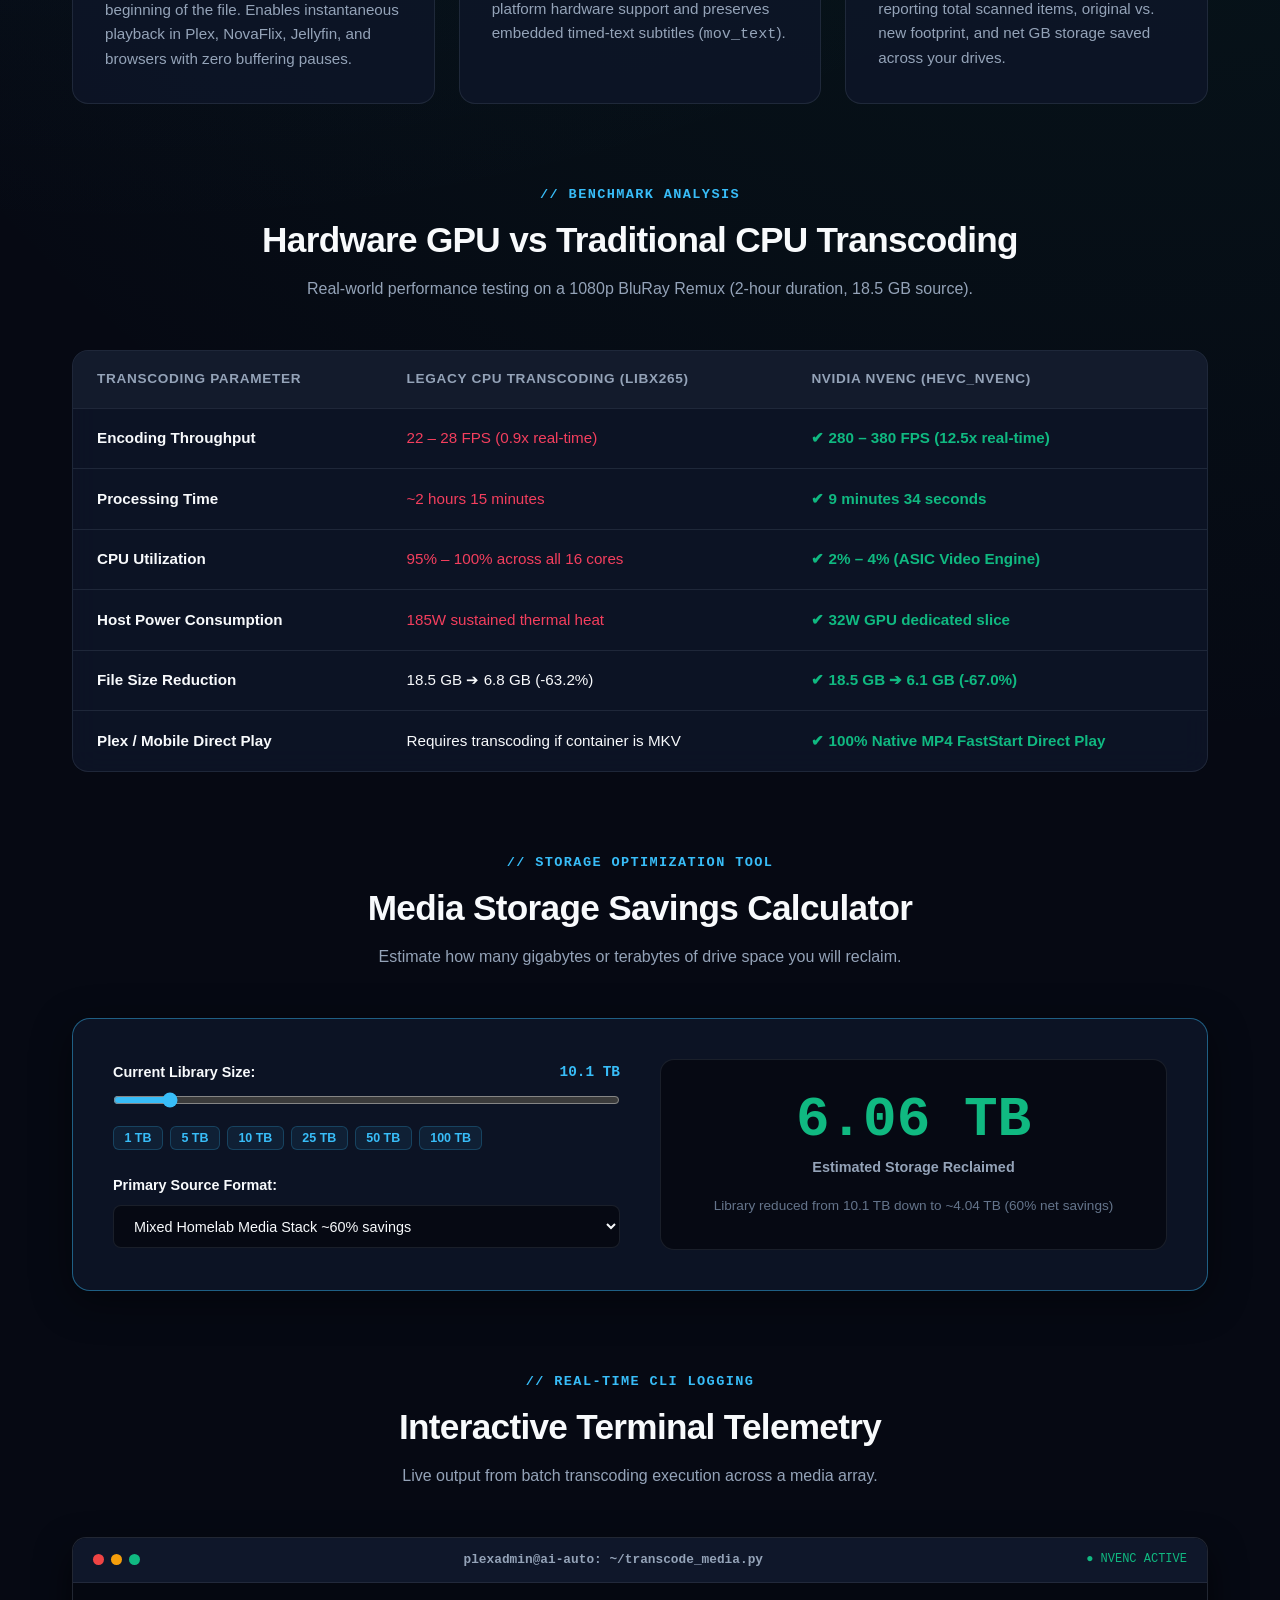
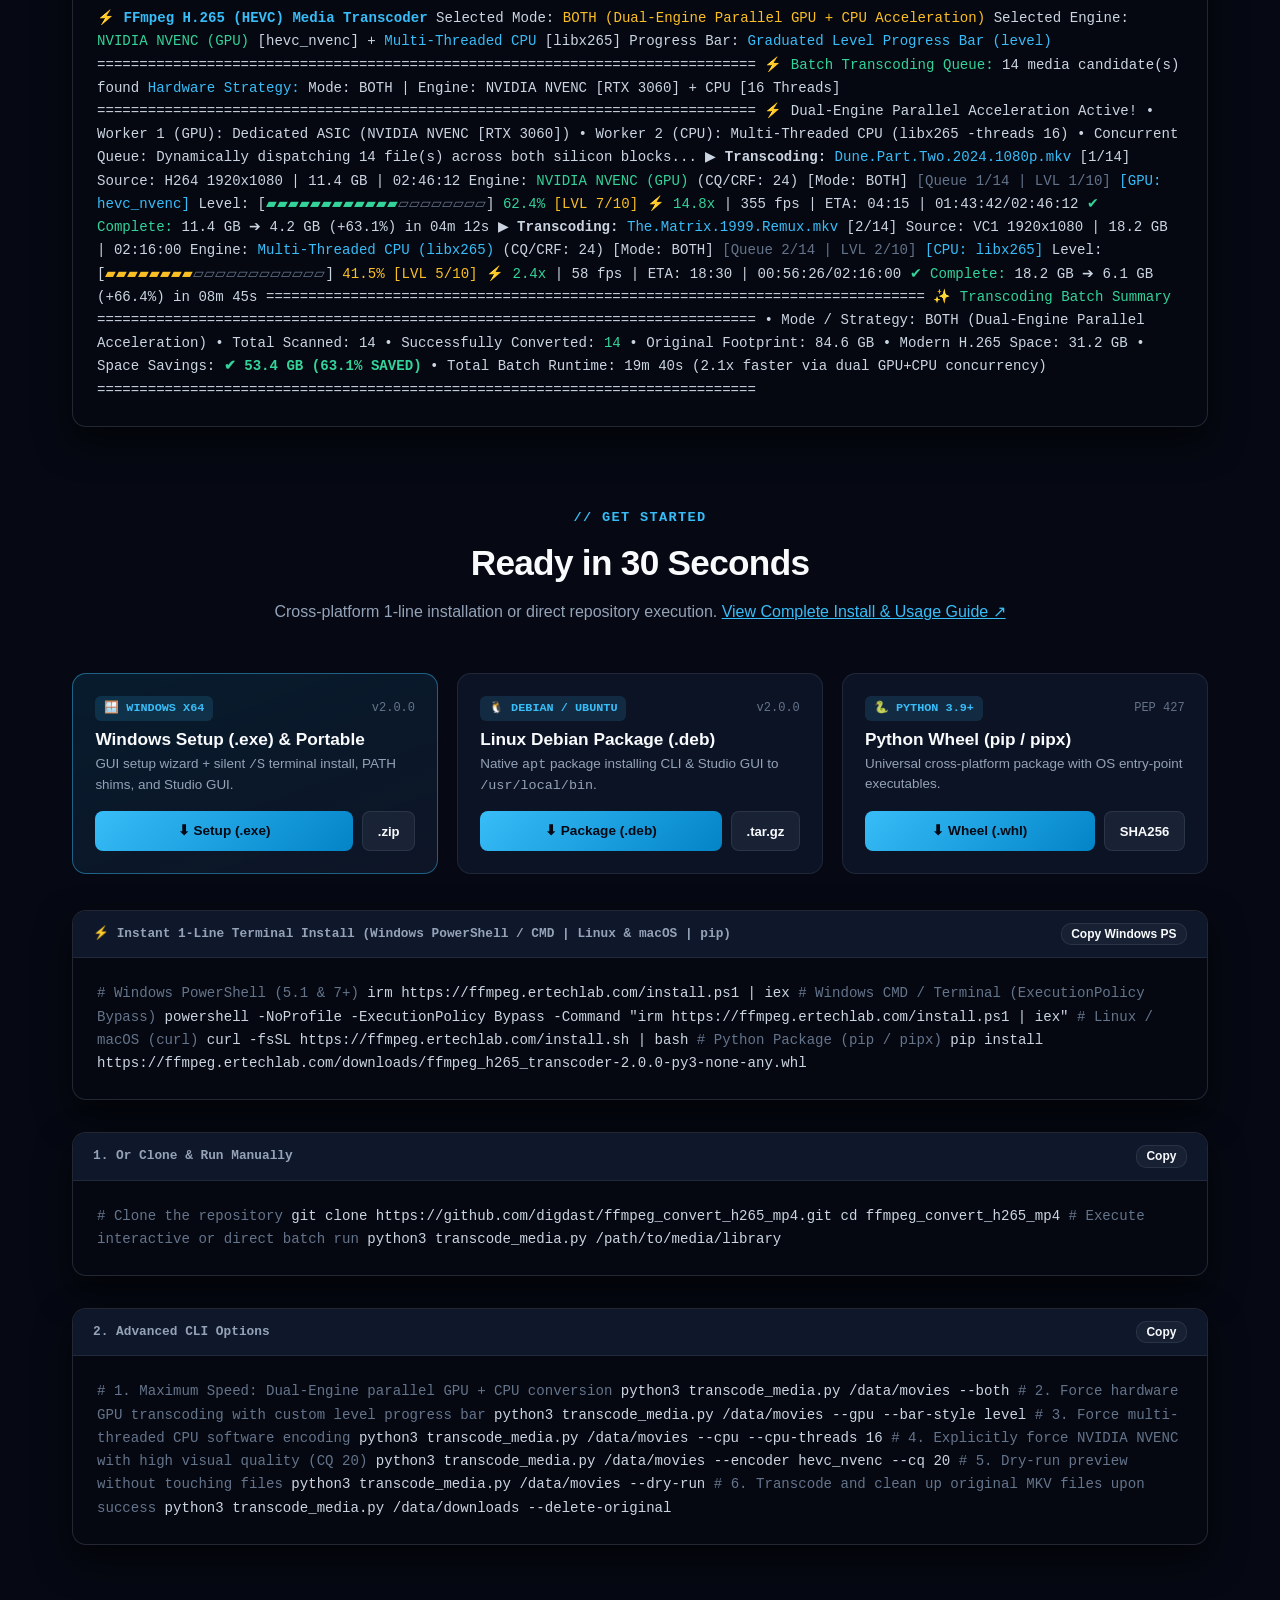
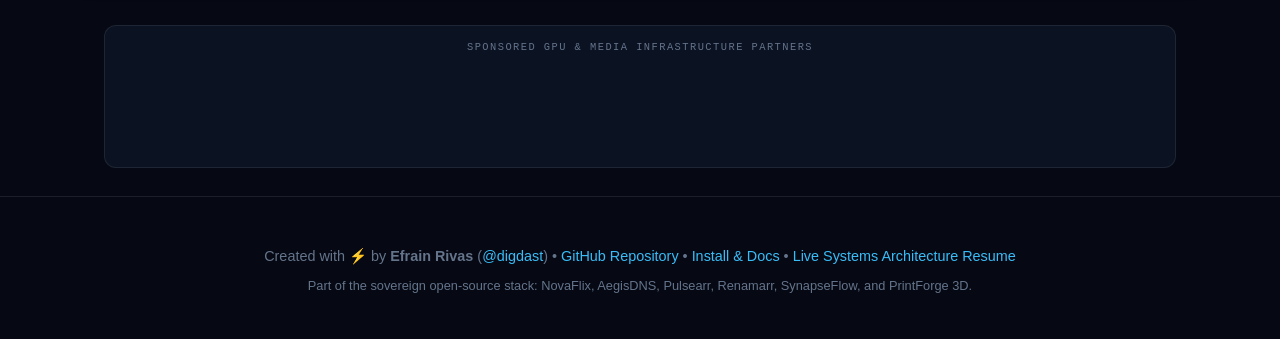
==== commit de0f6da1: "Sync latest production updates, assets, and telemetry configurations" ====
--- a/web/index.html
+++ b/web/index.html
@@ -24,6 +24,21 @@
   <link rel="preconnect" href="https://fonts.gstatic.com" crossorigin>
   <link href="https://fonts.googleapis.com/css2?family=Inter:wght@400;500;600;700;800;900&family=JetBrains+Mono:wght@400;600;700;800&display=swap" rel="stylesheet">
   <link rel="stylesheet" href="css/style.css">
+  <!-- Security Hardening & CSP (Optimized for AdSense & Performance) -->
+  <meta http-equiv="X-Content-Type-Options" content="nosniff">
+  <meta name="referrer" content="strict-origin-when-cross-origin">
+  <meta http-equiv="Permissions-Policy" content="camera=(), microphone=(), geolocation=()">
+  <meta http-equiv="Content-Security-Policy" content="default-src 'self' data: blob: https:; script-src 'self' 'unsafe-inline' 'unsafe-eval' https://pagead2.googlesyndication.com https://*.googlesyndication.com https://*.google.com https://*.doubleclick.net; style-src 'self' 'unsafe-inline' https://fonts.googleapis.com; font-src 'self' data: https://fonts.gstatic.com; img-src 'self' data: blob: https:; connect-src 'self' https://pagead2.googlesyndication.com https://ep1.adtrafficquality.google https://googleads.g.doubleclick.net https://*.google.com https://*.googlesyndication.com; frame-src 'self' https://googleads.g.doubleclick.net https://tpc.googlesyndication.com https://pagead2.googlesyndication.com https://*.google.com; child-src 'self' blob: https:;">
+
+  <!-- Google AdSense with Page-Level Auto-Ads -->
+  <script async src="https://pagead2.googlesyndication.com/pagead/js/adsbygoogle.js?client=ca-pub-1596056523034714"
+     crossorigin="anonymous"></script>
+  <script>
+    (adsbygoogle = window.adsbygoogle || []).push({
+      google_ad_client: "ca-pub-1596056523034714",
+      enable_page_level_ads: true
+    });
+  </script>
 </head>
 <body>
 
@@ -62,11 +77,14 @@
       <a href="install.html" class="btn-primary">
         <span>⚡ 1-Line Quick Install</span>
       </a>
+      <a href="downloads/FFmpeg-Transcoder-Setup-x64.exe" download class="btn-secondary" style="border-color: var(--cyan); color: var(--cyan);">
+        <span>📦 Windows Setup (.exe)</span>
+      </a>
+      <a href="install.html#packages" class="btn-secondary">
+        <span>All Packages (.deb / .zip / pip)</span>
+      </a>
       <a href="#calculator" class="btn-secondary">
-        <span>ROI Storage Calculator</span>
-      </a>
-      <a href="https://github.com/digdast/ffmpeg_convert_h265_mp4" target="_blank" class="btn-secondary">
-        <span>View on GitHub (digdast) ↗</span>
+        <span>ROI Calculator</span>
       </a>
     </div>
   </header>
@@ -327,18 +345,72 @@
       <p class="section-subtitle">Cross-platform 1-line installation or direct repository execution. <a href="install.html" style="color:var(--cyan); text-decoration:underline;">View Complete Install & Usage Guide ↗</a></p>
     </div>
 
+    <!-- Direct Package Downloads Row -->
+    <div class="pkg-grid" style="margin-top: 0;">
+      <div class="pkg-card featured">
+        <div>
+          <div class="pkg-badge-row">
+            <span class="pkg-os-tag">🪟 Windows x64</span>
+            <span class="pkg-ver">v2.0.0</span>
+          </div>
+          <div class="pkg-title">Windows Setup (.exe) & Portable</div>
+          <p class="pkg-desc">GUI setup wizard + silent <code>/S</code> terminal install, PATH shims, and Studio GUI.</p>
+        </div>
+        <div class="pkg-actions">
+          <a href="downloads/FFmpeg-Transcoder-Setup-x64.exe" download class="btn-dl">⬇ Setup (.exe)</a>
+          <a href="downloads/FFmpeg-Transcoder-Windows-Portable.zip" download class="btn-dl-alt">.zip</a>
+        </div>
+      </div>
+
+      <div class="pkg-card">
+        <div>
+          <div class="pkg-badge-row">
+            <span class="pkg-os-tag">🐧 Debian / Ubuntu</span>
+            <span class="pkg-ver">v2.0.0</span>
+          </div>
+          <div class="pkg-title">Linux Debian Package (.deb)</div>
+          <p class="pkg-desc">Native <code>apt</code> package installing CLI & Studio GUI to <code>/usr/local/bin</code>.</p>
+        </div>
+        <div class="pkg-actions">
+          <a href="downloads/ffmpeg-transcoder_2.0.0_all.deb" download class="btn-dl">⬇ Package (.deb)</a>
+          <a href="downloads/ffmpeg-transcoder-linux-x64.tar.gz" download class="btn-dl-alt">.tar.gz</a>
+        </div>
+      </div>
+
+      <div class="pkg-card">
+        <div>
+          <div class="pkg-badge-row">
+            <span class="pkg-os-tag">🐍 Python 3.9+</span>
+            <span class="pkg-ver">PEP 427</span>
+          </div>
+          <div class="pkg-title">Python Wheel (pip / pipx)</div>
+          <p class="pkg-desc">Universal cross-platform package with OS entry-point executables.</p>
+        </div>
+        <div class="pkg-actions">
+          <a href="downloads/ffmpeg_h265_transcoder-2.0.0-py3-none-any.whl" download class="btn-dl">⬇ Wheel (.whl)</a>
+          <a href="downloads/SHA256SUMS.txt" target="_blank" class="btn-dl-alt">SHA256</a>
+        </div>
+      </div>
+    </div>
+
     <!-- 1-Line Fast Install -->
     <div class="terminal-card" style="margin-bottom: 2rem;">
       <div class="terminal-header">
-        <div class="terminal-title">⚡ Instant 1-Line Install (Linux & macOS via curl | Windows via PowerShell)</div>
-        <button class="btn-secondary" style="padding: 0.2rem 0.6rem; font-size: 0.75rem;" onclick="copyCode(this, 'code0')">Copy</button>
+        <div class="terminal-title">⚡ Instant 1-Line Terminal Install (Windows PowerShell / CMD | Linux & macOS | pip)</div>
+        <button class="btn-secondary" style="padding: 0.2rem 0.6rem; font-size: 0.75rem;" onclick="copyText(this, 'irm https://ffmpeg.ertechlab.com/install.ps1 | iex')">Copy Windows PS</button>
       </div>
       <div class="terminal-body" id="code0">
+<span class="term-dim"># Windows PowerShell (5.1 &amp; 7+)</span>
+irm https://ffmpeg.ertechlab.com/install.ps1 | iex
+
+<span class="term-dim"># Windows CMD / Terminal (ExecutionPolicy Bypass)</span>
+powershell -NoProfile -ExecutionPolicy Bypass -Command "irm https://ffmpeg.ertechlab.com/install.ps1 | iex"
+
 <span class="term-dim"># Linux / macOS (curl)</span>
 curl -fsSL https://ffmpeg.ertechlab.com/install.sh | bash
 
-<span class="term-dim"># Windows (PowerShell)</span>
-irm https://ffmpeg.ertechlab.com/install.ps1 | iex
+<span class="term-dim"># Python Package (pip / pipx)</span>
+pip install https://ffmpeg.ertechlab.com/downloads/ffmpeg_h265_transcoder-2.0.0-py3-none-any.whl
       </div>
     </div>
 
@@ -383,6 +455,22 @@
       </div>
     </div>
   </section>
+
+  <!-- Google AdSense Responsive Display Unit -->
+  <div style="max-width: 1120px; margin: 1.75rem auto; padding: 0 1.5rem;">
+    <div style="background: rgba(15, 23, 42, 0.7); border: 1px solid rgba(255, 255, 255, 0.08); border-radius: 12px; padding: 0.85rem 1rem; text-align: center; overflow: hidden;">
+      <div style="font-family: monospace; font-size: 0.65rem; text-transform: uppercase; letter-spacing: 0.14em; color: #64748b; margin-bottom: 0.45rem;">Sponsored GPU &amp; Media Infrastructure Partners</div>
+      <ins class="adsbygoogle"
+           style="display:block; min-height:90px;"
+           data-ad-client="ca-pub-1596056523034714"
+           data-ad-slot="auto"
+           data-ad-format="auto"
+           data-full-width-responsive="true"></ins>
+      <script>
+        (adsbygoogle = window.adsbygoogle || []).push({});
+      </script>
+    </div>
+  </div>
 
   <!-- Footer -->
   <footer>
--- a/web/css/style.css
+++ b/web/css/style.css
@@ -765,4 +765,120 @@
   white-space: nowrap;
 }
 
-
+/* Package Download Cards */
+.pkg-grid {
+  display: grid;
+  grid-template-columns: repeat(auto-fit, minmax(245px, 1fr));
+  gap: 1.15rem;
+  margin: 1.5rem 0 2.25rem;
+}
+
+.pkg-card {
+  background: var(--bg-card);
+  border: 1px solid var(--border);
+  border-radius: 14px;
+  padding: 1.35rem 1.4rem;
+  display: flex;
+  flex-direction: column;
+  justify-content: space-between;
+  gap: 0.9rem;
+  transition: transform 0.2s ease, border-color 0.2s ease, box-shadow 0.2s ease;
+}
+
+.pkg-card:hover {
+  transform: translateY(-3px);
+  border-color: var(--cyan);
+  box-shadow: 0 8px 28px rgba(0, 0, 0, 0.45);
+}
+
+.pkg-card.featured {
+  border-color: rgba(56, 189, 248, 0.45);
+  background: linear-gradient(160deg, rgba(14, 165, 233, 0.12), rgba(15, 23, 42, 0.85));
+}
+
+.pkg-badge-row {
+  display: flex;
+  align-items: center;
+  justify-content: space-between;
+  gap: 0.5rem;
+}
+
+.pkg-os-tag {
+  font-family: var(--font-mono);
+  font-size: 0.74rem;
+  font-weight: 700;
+  padding: 0.2rem 0.55rem;
+  border-radius: 6px;
+  background: rgba(56, 189, 248, 0.14);
+  color: var(--cyan);
+  text-transform: uppercase;
+}
+
+.pkg-ver {
+  font-family: var(--font-mono);
+  font-size: 0.75rem;
+  color: var(--text-dim);
+}
+
+.pkg-title {
+  font-size: 1.08rem;
+  font-weight: 700;
+  color: var(--text-main);
+  margin-top: 0.35rem;
+}
+
+.pkg-desc {
+  font-size: 0.84rem;
+  color: var(--text-muted);
+  line-height: 1.5;
+}
+
+.pkg-actions {
+  display: flex;
+  gap: 0.6rem;
+  flex-wrap: wrap;
+}
+
+.btn-dl {
+  display: inline-flex;
+  align-items: center;
+  justify-content: center;
+  gap: 0.45rem;
+  padding: 0.55rem 1rem;
+  border-radius: 8px;
+  font-size: 0.85rem;
+  font-weight: 700;
+  background: linear-gradient(135deg, var(--cyan), #0284c7);
+  color: #060913;
+  transition: all 0.2s ease;
+  flex: 1;
+  text-align: center;
+}
+
+.btn-dl:hover {
+  filter: brightness(1.1);
+  box-shadow: 0 4px 16px var(--cyan-glow);
+}
+
+.btn-dl-alt {
+  display: inline-flex;
+  align-items: center;
+  justify-content: center;
+  gap: 0.4rem;
+  padding: 0.55rem 0.9rem;
+  border-radius: 8px;
+  font-size: 0.82rem;
+  font-weight: 600;
+  background: rgba(30, 41, 59, 0.75);
+  border: 1px solid var(--border);
+  color: var(--text-main);
+  transition: all 0.2s ease;
+}
+
+.btn-dl-alt:hover {
+  border-color: var(--cyan);
+  color: var(--cyan);
+}
+
+
+
